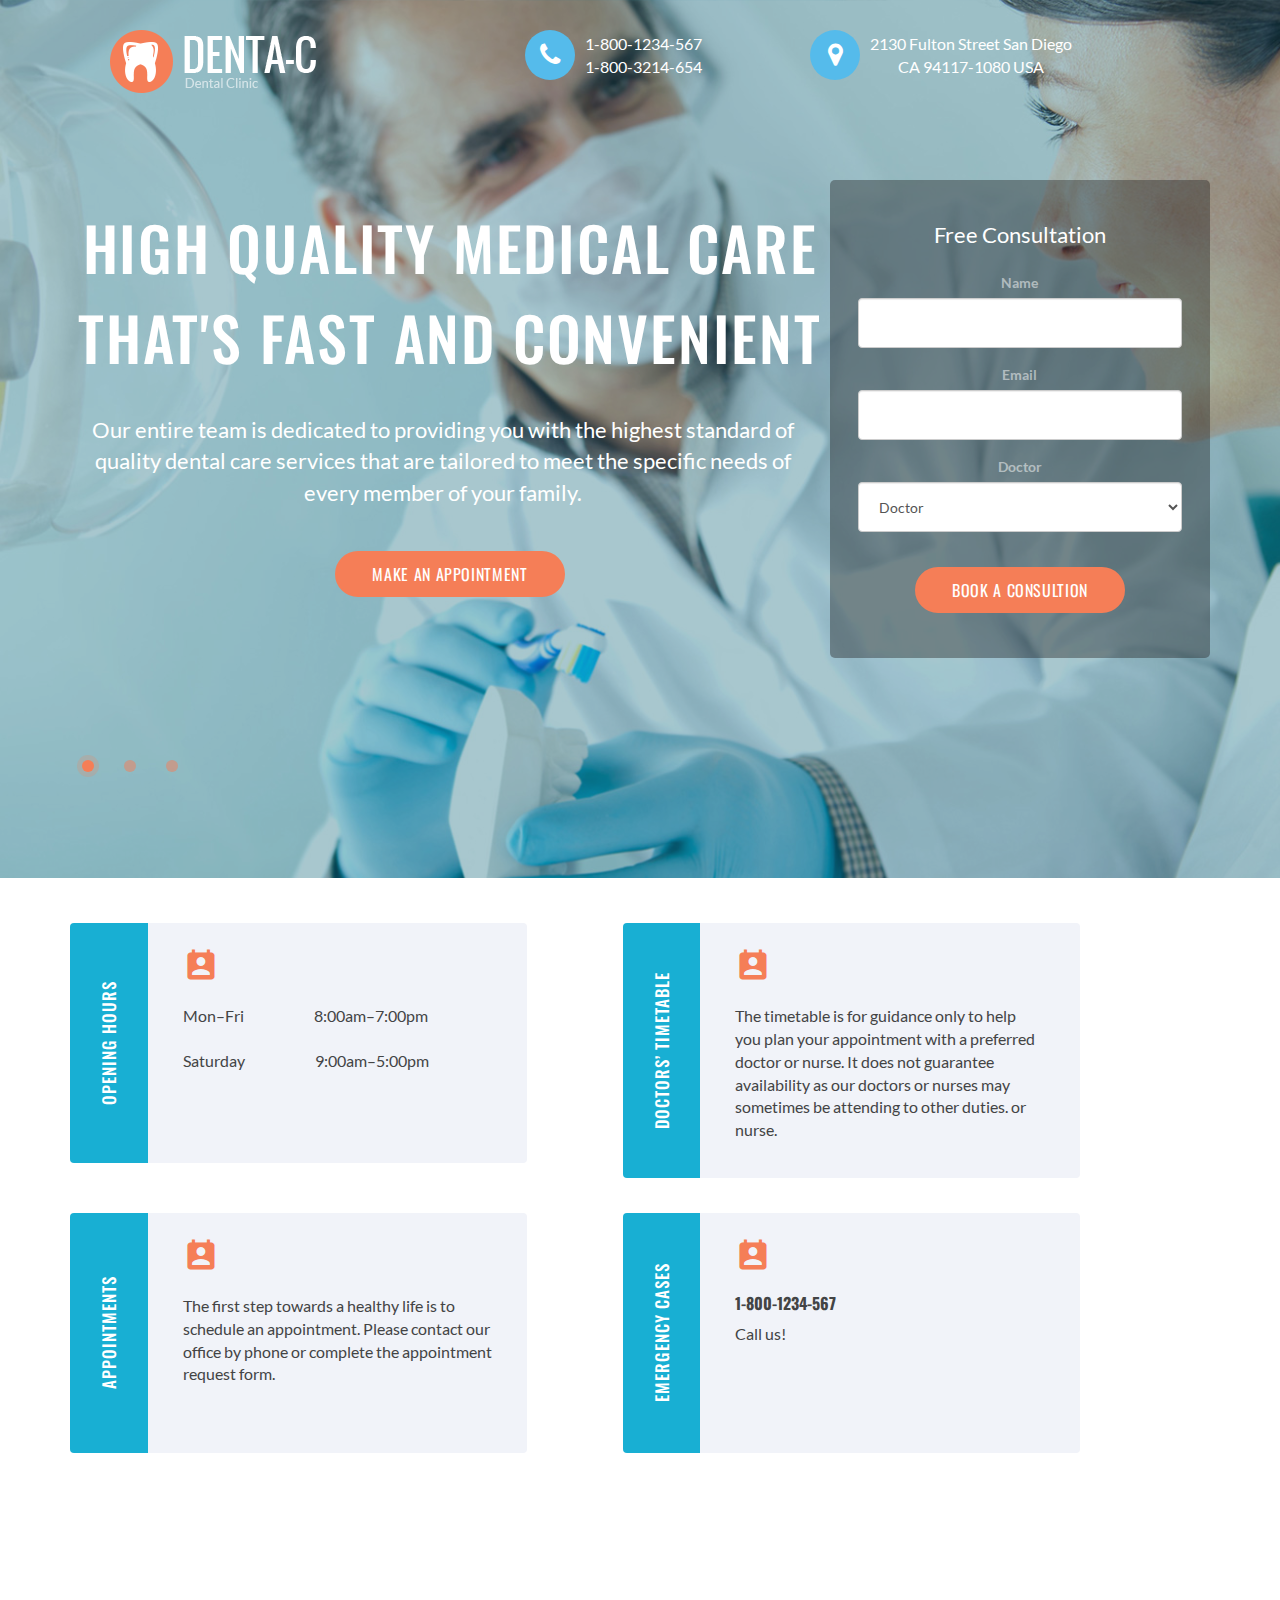
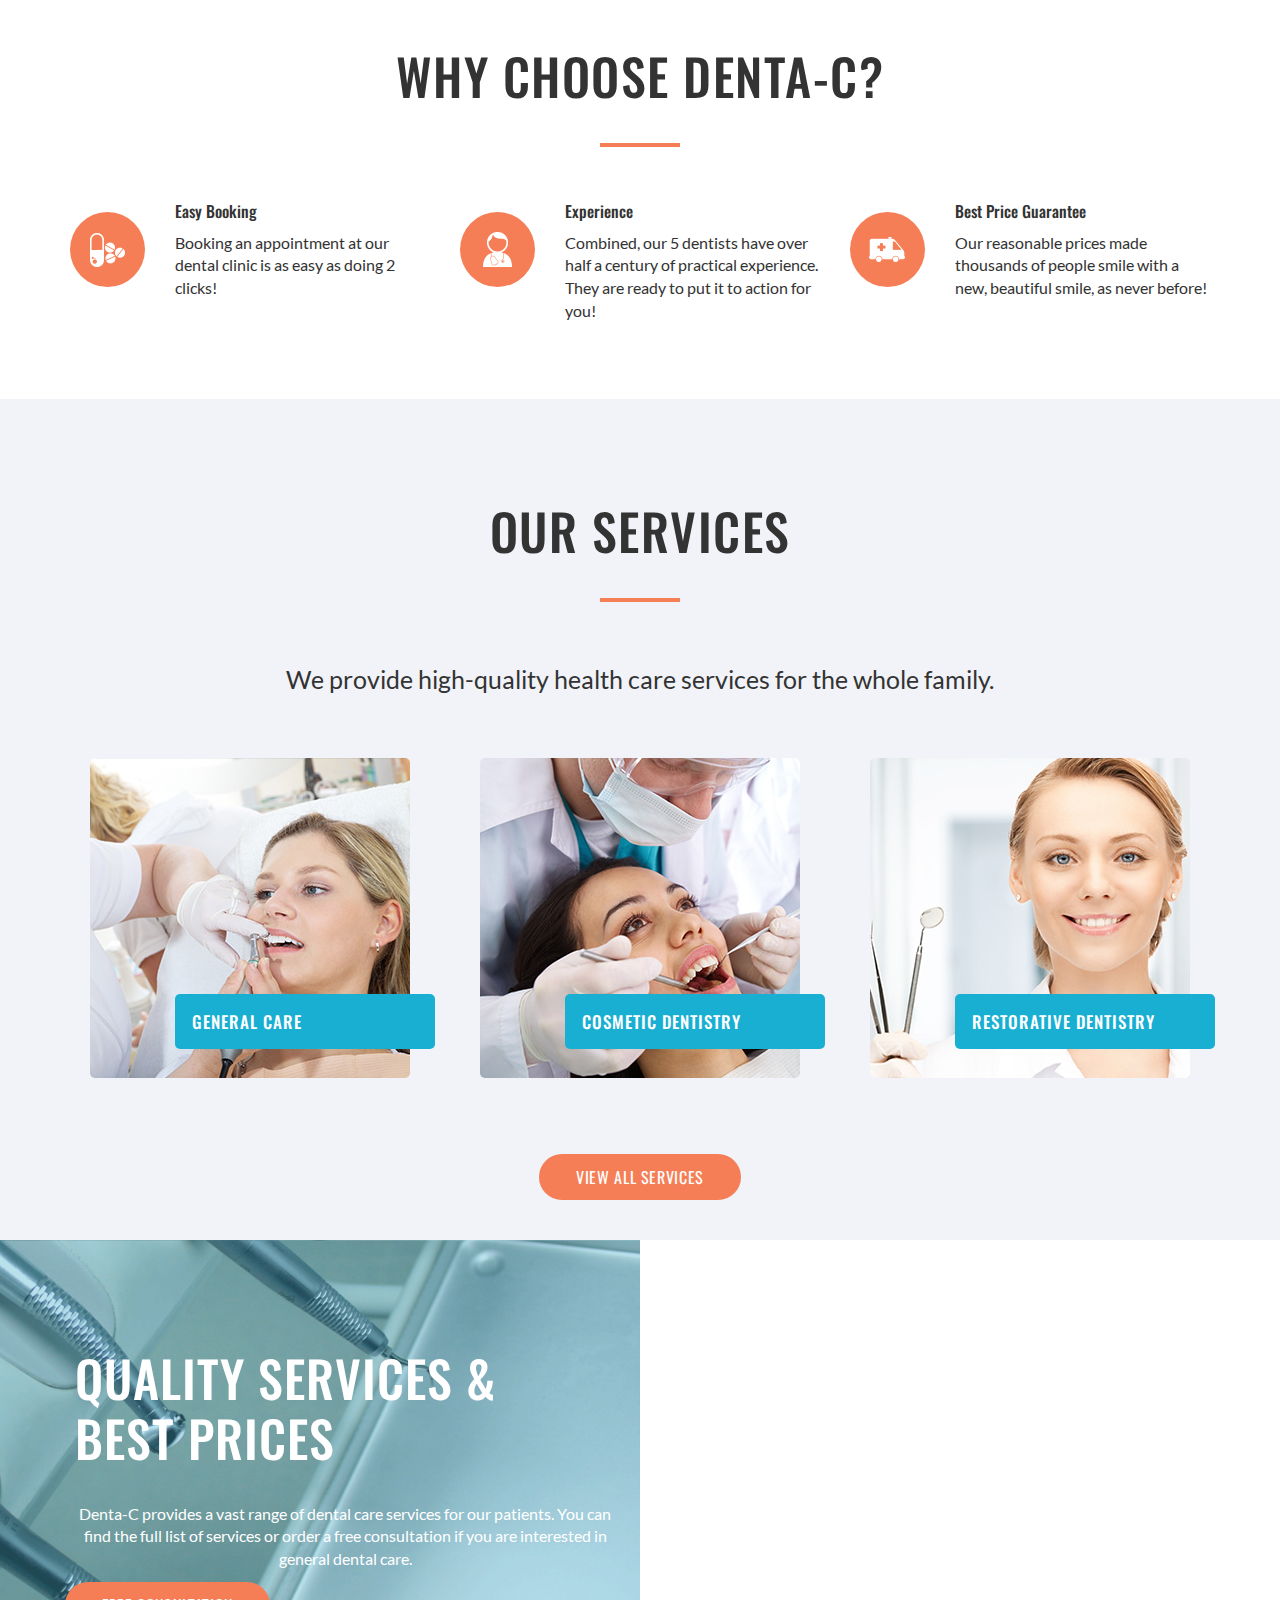
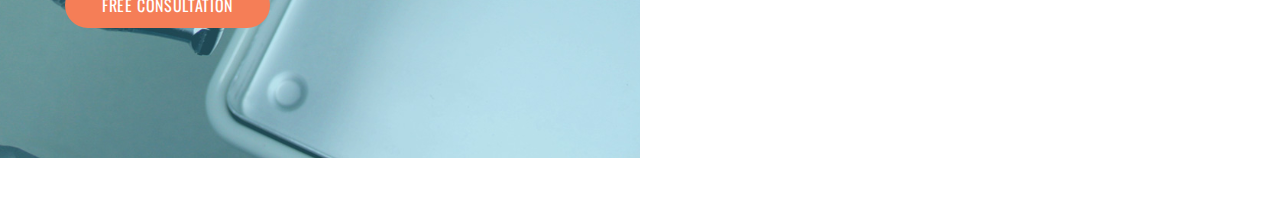
==== index.html @ b77c4079 "first commit" ====
<!DOCTYPE html>
<html lang="en">

<head>
    <meta charset="UTF-8">
    <meta name="viewport" content="width=device-width, initial-scale=1.0">
    <meta http-equiv="X-UA-Compatible" content="ie=edge">
    <title>Dental Center</title>
    <link href="https://fonts.googleapis.com/icon?family=Material+Icons" rel="stylesheet">


    <link href="https://fonts.googleapis.com/css?family=Oswald" rel="stylesheet">
    <link rel="icon" type="image/x-icon" href="images/siteicon.ico">
    <link rel="stylesheet" href="https://maxcdn.bootstrapcdn.com/font-awesome/4.7.0/css/font-awesome.min.css">
    <link rel="stylesheet" href="css/stylesheet.css">
    <link rel="stylesheet" href="css/bootstrap.css">
    <link rel="stylesheet" href="css/main.css">
</head>

<body>
    <div class="page text-center">
        <div class="content">
            <div class="content_header header">

                <div class="header_adress ">
                    <div class="container">
                        <div class="logo col-md-3">
                            <div class="row">
                                <a href="#"><img src="images/header/logo.png" alt=""></a>
                            </div>
                        </div>
                        <div class="adress_adress1 clearfix col-md-3">
                            <div class="row visible-lg-block">
                                <div class="adress_icon">
                                    <span class="fa fa-phone ico"></span>
                                </div>
                                <div class="adress_body">
                                    <a href="tel:1-800-1234-567">1-800-1234-567</a><br>
                                    <a href="tel:1-800-3214-654">1-800-3214-654</a>
                                </div>
                            </div>
                        </div>
                        <div class="adress_adress2 clearfix col-md-3 visible-lg-block">
                            <div class="row">
                                <div class="adress_icon">
                                    <span class="fa fa-map-marker ico"></span>
                                </div>
                                <div class="adress_body">
                                    <a href="#">2130 Fulton Street San Diego<br>CA 94117-1080 USA</a>
                                </div>
                            </div>
                        </div>
                    </div>
                </div>
                <div class="header_content">
                    <div class="content_item">
                        <div class="container">
                            <div class="col-md-8 item">
                                <div class="row">
                                    <h3>HIGH QUALITY MEDICAL CARE THAT'S FAST AND CONVENIENT</h3>
                                    <p class="hidden-xs">Our entire team is dedicated to providing you with the highest standard of quality dental
                                        care services that are tailored to meet the specific needs of every member of your
                                        family.
                                    </p>
                                    <button class="btn btn-primary ellipsis">make an appointment</button>
                                </div>
                                
                            </div>
                            <div class="dots">
                                <span index="0" data-src="images/header/header_1.jpg" class="dot dot-active"></span>
                                <span index="1" data-src="images/header/header_2.jpg" class="dot"></span>
                                <span index="2" data-src="images/header/header_3.jpg" class="dot"></span>
                            </div>
                            <div class="content_form col-md-4">
                                <div class="row">
                                    <div class="form_wrapper">
                                        <h5 class="form-header">Free Consultation</h5>
                                        <form>
                                            <div class="form-group">
                                                <label class="form-label">Name</label>
                                                <input type="text" class="form-control">
                                            </div>
                                            <div class="form-group">
                                                <label class="form-label">Email</label>
                                                <input type="email" class="form-control">
                                            </div>
                                            <div class="form-group">
                                                <label class="form-label">Doctor</label>
                                                <select class="form-control">
                                                <option>Doctor</option>
                                                <option>Nurse</option>
                                            </select>
                                            </div>
                                            <button type="submit" class="btn btn-primary ellipsis">Book a Consultion</button>
                                        </form>
                                    </div>
                                </div>
                            </div>
                        </div>
                    </div>
                </div>
            </div>
        </div>




        <div class="page-content margin_top">
            <div class="container ">
                <div class="row">
                    <div class="col-md-5 col-md-6_margin">
                        <div class="sheldue-modern">
                            <div class="sheldue-modern-header bg-java">
                                <h6 class="text-white">opening hours</h6>
                            </div>
                            <div class="sheldue-modern-body text-left">
                                <i class="material-icons">perm_contact_calendar</i>
                                <div class="clearfix">
                                    <dl class="text-gray-darker text_of">
                                        <dt class="text-regular pull-xs-left">Mon–Fri</dt>
                                        <dd class="pull-xs-right">8:00am–7:00pm</dd>
                                    </dl>
                                </div>
                                <div class="clearfix ">
                                    <dl class="text-gray-darker">
                                        <dt class="text-regular pull-xs-left">Saturday</dt>
                                        <dd class="pull-xs-right">9:00am–5:00pm</dd>
                                    </dl>
                                </div>
                            </div>
                        </div>
                    </div>


                    <div class="col-md-5 col-md-6_margin">
                        <div class="sheldue-modern">
                            <div class="sheldue-modern-header bg-java">
                                <h6 class="text-white">doctors’ timetable</h6>
                            </div>
                            <div class="sheldue-modern-body text-left">
                                <i class="material-icons">perm_contact_calendar</i>
                                <div class="text_of">
                                    <p class="text-gray-darker">The timetable is for guidance only to help you plan your appointment with a preferred
                                        doctor or nurse. It does not guarantee availability as our doctors or nurses may
                                        sometimes be attending to other duties. or nurse.</p>
                                </div>
                            </div>
                        </div>
                    </div>



                    <div class="col-md-5  col-md-6_margin">
                        <div class="sheldue-modern">
                            <div class="sheldue-modern-header bg-java">
                                <h6 class="text-white">appointments</h6>
                            </div>
                            <div class="sheldue-modern-body text-left">
                                <i class="material-icons">perm_contact_calendar</i>
                                <div class="text_of">
                                    <p class="text-gray-darker">The first step towards a healthy life is to schedule an appointment. Please contact our
                                        office by phone or complete the appointment request form.</p>
                                </div>
                            </div>
                        </div>
                    </div>


                    <div class="col-md-5 col-md-6_margin">
                        <div class="sheldue-modern">
                            <div class="sheldue-modern-header bg-java">
                                <h6 class="text-white">emergency cases</h6>
                            </div>
                            <div class="sheldue-modern-body text-left">
                                <i class="material-icons">perm_contact_calendar</i>
                                <div class="text_of">
                                    <h5 class="p text-bold">
                                        <a href="callto:#" class="text-gray-darker">1-800-1234-567</a></h5>
                                </div>
                                <div class="offset-top-10">
                                    <p class="text-gray-darker">Call us!</p>
                                </div>
                            </div>
                        </div>
                    </div>

                </div>
            </div>
        </div>


        <div class="why_choose">
            <div class="container">
                <div class="interview offset-top-110">
                    <h3>Why Choose DentA-C?</h3>
                    <hr class="divider">
                    <div class="row pad_50">
                        <div class="col-sm-8 col-md-4 coll_padding">
                            <div class="unit unit-horizontal text-left">
                                <div class="unit-left">
                                    <span class="icon icon-circle icon-primary-filled icon-pills-xl icon-border-none">
                                    </span></div>
                                <div class="unit-body">
                                    <h5 class="text-bold">Easy Booking</h5>
                                    <p>Booking an appointment at our dental clinic is as easy as doing 2 clicks!</p>
                                </div>
                            </div>
                        </div>
                        <div class="col-sm-8 col-md-4 coll_padding">

                            <div class="unit unit-horizontal text-left">
                                <div class="unit-left"><span class="icon icon-circle icon-primary-filled icon-doctor-xl icon-border-none"></span></div>
                                <div class="unit-body">
                                    <h5 class="text-bold">Experience</h5>
                                    <p>Combined, our 5 dentists have over half a century of practical experience. They are ready
                                        to put it to action for you!</p>
                                </div>
                            </div>
                        </div>
                        <div class="col-sm-8 col-md-4 coll_padding">

                            <div class="unit unit-horizontal text-left">
                                <div class="unit-left"><span class="icon icon-circle icon-primary-filled icon-medical-car-xl icon-border-none"></span></div>
                                <div class="unit-body">
                                    <h5 class="text-bold">Best Price Guarantee</h5>
                                    <p>Our reasonable prices made thousands of people smile with a new, beautiful smile, as
                                        never before!
                                    </p>
                                </div>
                            </div>
                        </div>
                    </div>
                </div>
            </div>
        </div>

        <div class="our_services">
            <div class="shell">
                <div class="container">
                    <div class="row">
                        <div class="h3 h3_class">
                            <h3>Our Services</h3>
                        </div>
                        <hr class="divider divider-lg bg-primary">
                        <div class="offset-top-60">
                            <p class="text">We provide high-quality health care services for the whole family.</p>
                        </div>
                        <div class="range offset-top-60 clearfix">
                            <div class="col-sm-6 col-md-4">
                                <div class="service"><img src="images/1.jpg" width="320" height="320" alt="" class="img-responsive">
                                    <a href="services.html" class="service-desc h6">General Care</a>
                                </div>
                            </div>
                            <div class="col-sm-6 col-md-4 offset-top-50 offset-sm-top-0">
                                <div class="service"><img src="images/2.jpg" width="320" height="320" alt="" class="img-responsive">
                                    <a href="services.html" class="service-desc h6">Cosmetic Dentistry</a>
                                </div>
                            </div>
                            <div class="col-sm-6 col-md-4 offset-top-50 offset-md-top-0">
                                <div class="service"><img src="images/3.jpg" width="320" height="320" alt="" class="img-responsive">
                                    <a href="services.html" class="service-desc h6">Restorative Dentistry</a>
                                </div>
                            </div>
                        </div>
                        <div class="offset-top-70"><a href="services.html" class="btn btn-ellipse btn-primary">View all services</a>
                        </div>
                    </div>
                </div>
            </div>
        </div>

        <div class="shell">
            <div class="range range-xs-center">
                <div class="row">
                    <div class="img_back col-md-6">
                        <div class="margin-right_50">
                            <h2 class="section_h2">Quality Services &amp; Best Prices</h2>
                            <p class="p_class">Denta-C provides a vast range of dental care services for our patients. You can find the full
                                list of services or order a free consultation if you are interested in general dental care.</p><a
                                href="#" class="btn btn-ellipse btn-primary btn-pri">free consultation</a>
                        </div>
                    </div>

                </div>
            </div>
        </div>



    </div>


    <script src="js/jquery-3.2.1.min.js"></script>
    <!--<script src="js/bootstrap.js"></script>-->
    <script src="js/script.js"></script>
</body>

</html>
---- css/stylesheet.css ----
/* This stylesheet generated by Transfonter (https://transfonter.org) on April 4, 2017 7:29 PM */

@font-face {
	font-family: 'Lato';
	src: url('../fonts/Lato-Regular.eot');
	src: url('../fonts/Lato-Regular.eot?#iefix') format('embedded-opentype'),
		url('../fonts/Lato-Regular.woff') format('woff'),
		url('../fonts/Lato-Regular.ttf') format('truetype');
	font-weight: normal;
	font-style: normal;
}

@font-face {
	font-family: 'Lato Hairline';
	src: url('../fonts/Lato-Hairline.eot');
	src: url('../fonts/Lato-Hairline.eot?#iefix') format('embedded-opentype'),
		url('../fonts/Lato-Hairline.woff') format('woff'),
		url('../fonts/Lato-Hairline.ttf') format('truetype');
	font-weight: 300;
	font-style: normal;
}

@font-face {
	font-family: 'Lato';
	src: url('../fonts/Lato-BoldItalic.eot');
	src: url('../fonts/Lato-BoldItalic.eot?#iefix') format('embedded-opentype'),
		url('../fonts/Lato-BoldItalic.woff') format('woff'),
		url('../fonts/Lato-BoldItalic.ttf') format('truetype');
	font-weight: bold;
	font-style: italic;
}

@font-face {
	font-family: 'Lato Hairline';
	src: url('../fonts/Lato-HairlineItalic.eot');
	src: url('../fonts/Lato-HairlineItalic.eot?#iefix') format('embedded-opentype'),
		url('../fonts/Lato-HairlineItalic.woff') format('woff'),
		url('../fonts/Lato-HairlineItalic.ttf') format('truetype');
	font-weight: 300;
	font-style: italic;
}

@font-face {
	font-family: 'Lato';
	src: url('../fonts/Lato-Light.eot');
	src: url('../fonts/Lato-Light.eot?#iefix') format('embedded-opentype'),
		url('../fonts/Lato-Light.woff') format('woff'),
		url('../fonts/Lato-Light.ttf') format('truetype');
	font-weight: 300;
	font-style: normal;
}

@font-face {
	font-family: 'Lato';
	src: url('../fonts/Lato-Bold.eot');
	src: url('../fonts/Lato-Bold.eot?#iefix') format('embedded-opentype'),
		url('../fonts/Lato-Bold.woff') format('woff'),
		url('../fonts/Lato-Bold.ttf') format('truetype');
	font-weight: bold;
	font-style: normal;
}

@font-face {
	font-family: 'Lato';
	src: url('../fonts/Lato-Italic.eot');
	src: url('../fonts/Lato-Italic.eot?#iefix') format('embedded-opentype'),
		url('../fonts/Lato-Italic.woff') format('woff'),
		url('../fonts/Lato-Italic.ttf') format('truetype');
	font-weight: normal;
	font-style: italic;
}

@font-face {
	font-family: 'Lato';
	src: url('../fonts/Lato-LightItalic.eot');
	src: url('../fonts/Lato-LightItalic.eot?#iefix') format('embedded-opentype'),
		url('../fonts/Lato-LightItalic.woff') format('woff'),
		url('../fonts/Lato-LightItalic.ttf') format('truetype');
	font-weight: 300;
	font-style: italic;
}

@font-face {
	font-family: 'Lato';
	src: url('../fonts/Lato-BlackItalic.eot');
	src: url('../fonts/Lato-BlackItalic.eot?#iefix') format('embedded-opentype'),
		url('../fonts/Lato-BlackItalic.woff') format('woff'),
		url('../fonts/Lato-BlackItalic.ttf') format('truetype');
	font-weight: 900;
	font-style: italic;
}

@font-face {
	font-family: 'Lato';
	src: url('../fonts/Lato-Black.eot');
	src: url('../fonts/Lato-Black.eot?#iefix') format('embedded-opentype'),
		url('../fonts/Lato-Black.woff') format('woff'),
		url('../fonts/Lato-Black.ttf') format('truetype');
	font-weight: 900;
	font-style: normal;
}
---- css/main.css ----
img {
    vertical-align: middle;
}

.ico-large {
  border-radius: 50%;
  text-align: center;
  color: white; 
  }

 .ico{
border-radius: 50%;
text-align: center;
color: white;  
 }

.btn:focus {
outline: none;
box-shadow: none; 
  }

.btn:active:focus{
outline: none;
box-shadow: none; 
   }

.btn-primary {
background-color: #f57e57;
border-color: #f57e57;
-webkit-transition: all .1s;
          transition: all .1s;
  text-transform: uppercase;
  font-family: "Oswald";
   }

.btn-primary:hover {
  background-color: #55bbeb;
  border-color: #55bbeb; 
  }

  .ellipsis {
  border-radius: 23px; 
  }
.ico {
  width: 50px;
  height: 50px;
  font-size: 26px;
  line-height: 50px;
  background: #55bbeb; 
  }

  .divider {
  width: 80px;
  height: 4px;
  margin: 30px auto 30px;
  background-color: #f57e57;
  border: 0; 
  }

.ico-large {
  width: 75px;
  height: 75px;
  font-size: 32px;
  line-height: 75px;
  background: #f57e57; 
  }

.dot {
  margin-left: 27px;
  display: inline-block;
  width: 12px;
  height: 12px;
  line-height: 12px;
  border-radius: 50%;
  background: rgba(245, 126, 87, 0.5);
  position: relative;
  -webkit-transition: .2s ease-in-out;
          transition: .2s ease-in-out; 
}

.dot:before {
  content: '';
  position: absolute;
  display: inline-block;
  top: -5px;
  left: -5px;
  width: 22px;
  height: 22px;
  background: rgba(245, 126, 87, 0.22);
  -webkit-transition: .2s ease-in-out;
          transition: .2s ease-in-out;
  -webkit-transform: scale(0);
  -ms-transform: scale(0);
      transform: scale(0);
  border-radius: 50%;
  cursor: pointer; 
  }

  .dot:hover:before {
  -webkit-transform: scale(1);
      -ms-transform: scale(1);
          transform: scale(1); }

.dot:hover {
  background: #f57e57; }

.dot-active {
  background: #f57e57; }

.dot-active:before {
  -webkit-transform: scale(1);
      -ms-transform: scale(1);
          transform: scale(1); 
          }

.header {
  position: relative; 
  }

.content_header {
  position: relative;
  background-image: url("../images/header/headerbg.jpg");
  background-size: cover;
  background-position: center center; 
  }

.content_header:before {
  content: '';
  position: absolute;
  top: 0;
  left: 0;
  right: 0;
  bottom: 0;
  background-color: rgba(14, 99, 119, 0.36); 
  }

.header_adress {
  position: absolute;
  top: 30px;
  left: 0;
  right: 0;
  z-index: 4; 
  }

.logo {
  display: inline-block; 
  }


.adress_adress2 {
display: inline-block; 
}

.adress_adress1{
 display: inline-block; 
 }

.adress_adress1 {
  margin-left: 170px; 
  }

.adress_adress2 {
  margin-right: 115px; 
  }


.adress_body {
  float: left; 
  }

.adress_icon{
 float: left; 
  }

.adress_body {
  padding-top: 3px;
  padding-left: 10px; 
  }

.header_content {
  padding: 180px 0;
  position: relative;
  z-index: 3; 
  }
  .shell{
    margin-right: auto;
    margin-left: auto;
    padding: 0;
}

.header_content .container {
 position: relative; 
 }
.item h3 {
  font-size: 60px;
  color: #fff;
  }

.item p {
  font-size: 22px;
  color: #fff;
  margin-top: 32px;
  padding-right: 15px;
  }

.item .btn {
  margin-top: 32px;
  }
  .dots {
  position: absolute;
  bottom: -80px;
  left: 0px;
  }



.content_form .form_wrapper {
  padding: 32px 28px 45px;
  background: rgba(33, 33, 33, 0.4);
  border-radius: 5px;
  }

  .content_form form {
  margin-top: 24px;
  }

.content_form h5 {
  font-family: "Lato";
  font-size: 22px;
  color: white;
  }

.content_form .btn {
  margin-top: 20px;
  }

.content_form .form-control {
  padding: 9px 16px;
  font-size: 14px;
  line-height: 24px;
  height: 50px;
  }


.content_form .form-control:active {
  box-shadow: none;
  border-color: #ccc;
  }
  .content_form .form-control:focus{
box-shadow: none;
  border-color: #ccc;
  }



.content_form .form-label {
  font-size: 14px;
  color: rgba(255, 255, 255, 0.5);
  }

.sheldue-modern {
    display: flex;
}

.sheldue-modern-header {
    display: -ms-flexbox;
    display: -webkit-flex;
    display: flex;
    -webkit-justify-content: center;
    -ms-flex-pack: center;
    justify-content: center;
    -webkit-flex-direction: column;
    -ms-flex-direction: column;
    flex-direction: column;
    -webkit-flex-basis: 17%;
    -ms-flex-preferred-size: 17%;
    flex-basis: 17%;
    max-width: 17%;
    -webkit-align-items: center;
    -ms-flex-align: center;
    align-items: center;
    padding: 10px 0;
    border-top-left-radius: 4px;
    border-bottom-left-radius: 4px;
}
.bg-java {
    background: #18afd3;
    fill: #18afd3;
}
.sheldue-modern-body {
    flex-basis: 83%;
    max-width: 83%;
    padding: 25px 20px;
    min-height: 240px;
    border-top-right-radius: 4px;
    border-bottom-right-radius: 4px;
    background: #F1F3F9;
}
[class*="cell-"] {
    padding-left: 15px;
    padding-right: 15px;
}
* {
    -webkit-box-sizing: border-box;
    -moz-box-sizing: border-box;
    box-sizing: border-box;
}
.sheldue-modern .sheldue-modern-body {
    padding-left: 35px;
    padding-right: 35px;
}

dt.text-regular{
    float: left;
        padding-right: 70px;
}
.page .text-regular {
    font-weight: 400;
}

.margin_top{
    margin-top: 45px;
}
.material-icons{
        color: #f57e57;
            font-size: 36px;
}
.page blockquote.quote .text-gray-darker, .page .text-gray-darker {
    color: #434445;
}
.text_of{
        margin-top: 15px;
}

.text_of a {
    color: #434445;
    text-decoration: none;
        font-weight: 700;
}

.icon:before {
    display: inline-block;
    position: relative;
}

.mdi-calendar-clock:before {
    content: "\f1e6";
}
.col-md-6_margin{
    margin-bottom: 35px;
        margin-right: 65px;
}
.sheldue-modern-header > * {
    -webkit-transform: rotate(-90deg);
    transform: rotate(-90deg);
    will-change: content;
    white-space: nowrap;
}
h6, .h6 {
    font-size: 17px;
    line-height: 1.5;
    letter-spacing: 0.06em;
    font-family: "Oswald", sans-serif;
    text-transform: uppercase;
}
.text-white {
    color: #fff;
}
.our_services{
    background-color: #F1F3F9;
}
.h3_class{
        padding-top: 50px;
}



.offset-top-110 {
    margin-top: 110px;
}
.offset-top-60{
     margin-top: 60px;
}
h3, .h3 {
    font-size: 50px;
    line-height: 1.5;
    letter-spacing: 0.03em;
    font-family: "Oswald", sans-serif;
    text-transform: uppercase;
    text-align: center;
}
.text-left {
    text-align: left;
}
.unit-horizontal {
    flex-direction: row;
}
.row{
        padding-bottom: 40px;
}
.unit {
    display: flex;
    flex: 0 1 100%;
}
.unit-left {
    -ms-flex: 0 0 auto;
    -webkit-flex: 0 0 auto;
    flex: 0 0 auto;
    padding-top: 0;
}
.icon {
    position: relative;
    display: inline-block;
    font-weight: 400;
    font-size: 54px;
    line-height: 56px;
    font-style: normal;
}
.icon-rect, .icon-circle, .icon-rounded, .icon-outlined {
    width: 75px;
    height: 75px;
    font-size: 32px;
    line-height: 75px;
    text-align: center;
}
.icon-primary-filled {
    color: #fff;
    background: #f57e57;
}
.icon-border-none {
    border: none;
    margin-top: 20px;
        border-radius: 100%;
}
.icon-pills-xl:before {
    background-image: url(../images/icon-pills-xl.png);
}
.icon-doctor-xl:before {
    background-image: url(../images/icon-doctor-xll.png);
}
.icon-medical-car-xl:before {
    background-image: url(../images/icon-medical-car-xl.png);
}

.icon-doctor-01:before, .icon-doctor-xl:before, .icon-emergency-01:before, .icon-medical-car-01:before, .icon-medical-car-xl:before, .icon-pills-xl:before, .icon-pills-01:before {
    content: '';
    display: inline-block;
    width: 100%;
    height: 100%;
    background-repeat: no-repeat;
    background-position: center;
}
.icon:before {
    display: inline-block;
    position: relative;
}

*:before, *:after {
    -webkit-box-sizing: border-box;
    -moz-box-sizing: border-box;
    box-sizing: border-box;
}
.unit-body{
    padding-left: 30px;
}
.coll_padding{
  padding: 15px;  
}
.pad_50{
        padding-bottom: 50px;   
}
.service {
    position: relative;
    display: inline-block;
}
.service .service-desc:hover {
    background: #f57e57;
    padding-left: 48px;
}
.service .service-desc:hover:before {
    opacity: 1;
    transform: translateX(0) scale(1);
}
.service img {
    border-radius: 5px;
}
.service .service-desc {
    display: block;
    background: #18afd3;
    max-width: 320px;
    padding: 15px 15px 14px 17px;
    color: #fff;
    overflow: hidden;
    transition: .2s ease-in-out;
    text-align: left;
    border-radius: 5px;
    position: absolute;
    width: 260px;
    bottom: 18px;
    right: -25px;
}

.service .service-desc:before {
    content: '\e058';
    font-family: "Material Design Icons";
    font-size: 24px;
    color: #fff;
    opacity: 0;
    transition: opacity .2s ease-in-out, transform .28s ease-in-out;
    -webkit-transform: translateX(-10px) scale(0);
    transform: translateX(-10px) scale(0);
    position: absolute;
    top: 10px;
    left: 14px;
}
.text{
    text-align: center;
    font-size: 25px;
}
.offset-top-70{   
     margin-top: 70px;
     text-align: center;
}
.btn-ellipse.btn {
    border-radius: 23px;
}
.btn {
    position: relative;
    padding: 7px 35px;
    font-size: 16px;
    line-height: 28px;
    white-space: nowrap;
    text-transform: uppercase;
    letter-spacing: 0.04em;
    border-width: 2px;
    font-family: "Oswald", sans-serif;
    font-weight: 400;
    transition: .3s;
    backface-visibility: hidden;
}
.section-relative {
    position: relative;
    z-index: 1;
}


.section_h2{
    padding: 25px;
    line-height: 1.2;
    font-size: 60px;
    letter-spacing: 0.02em;
    font-family: "Oswald", sans-serif;
    text-transform: uppercase; 
    text-align: left;
}
.section_h2{    
        padding-top: 85px;
    margin-left: 50px; 
    color: white;
    font-size: 50px;
}
.btn-pri{
    margin-bottom: 70px;
        float: left;
    margin-left: 65px;
}
.img_back.col-md-6{
    padding-bottom: 60px;
}
.p_class{
    color: white;
    padding-left: 25px;
    margin-left: 40px;
}
.img_back{
    background:  url(../images/4.jpg);
    height: 100%;
    background-size: cover;
    background-position: center center;
    
}
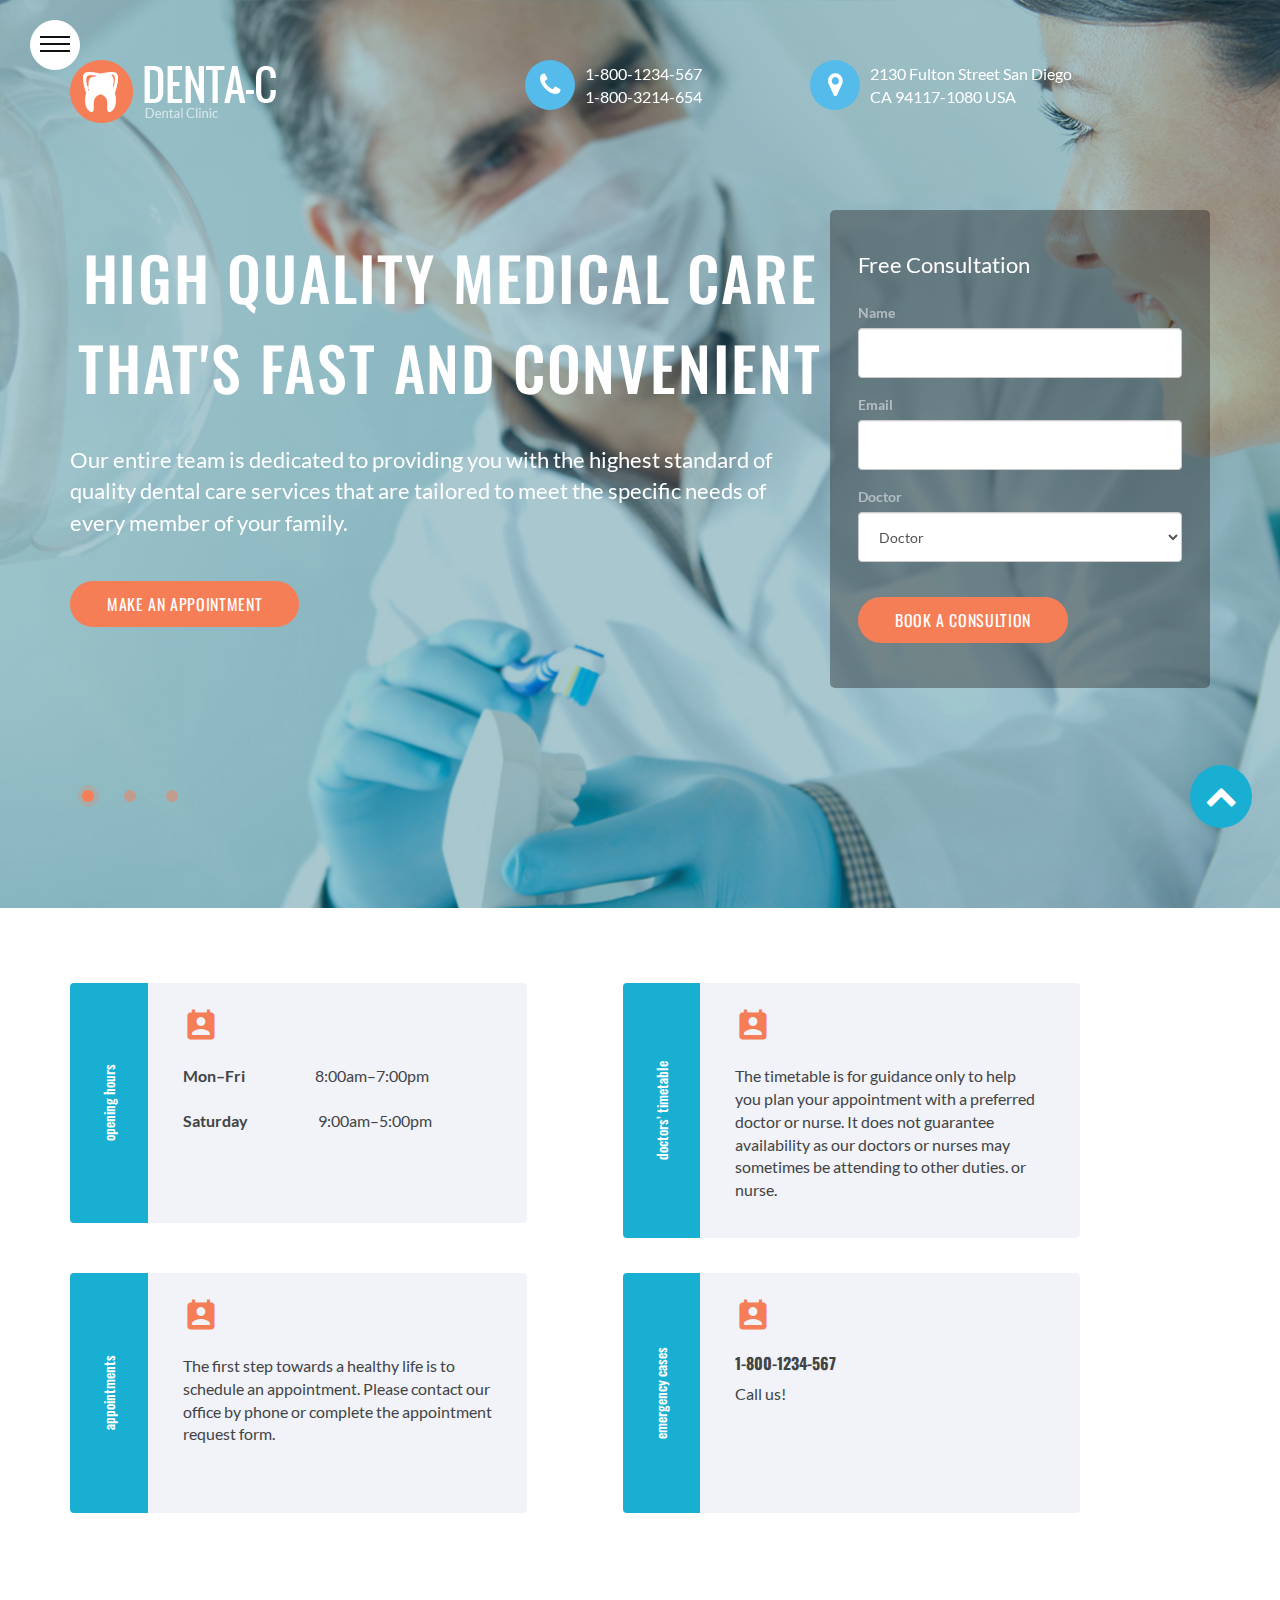
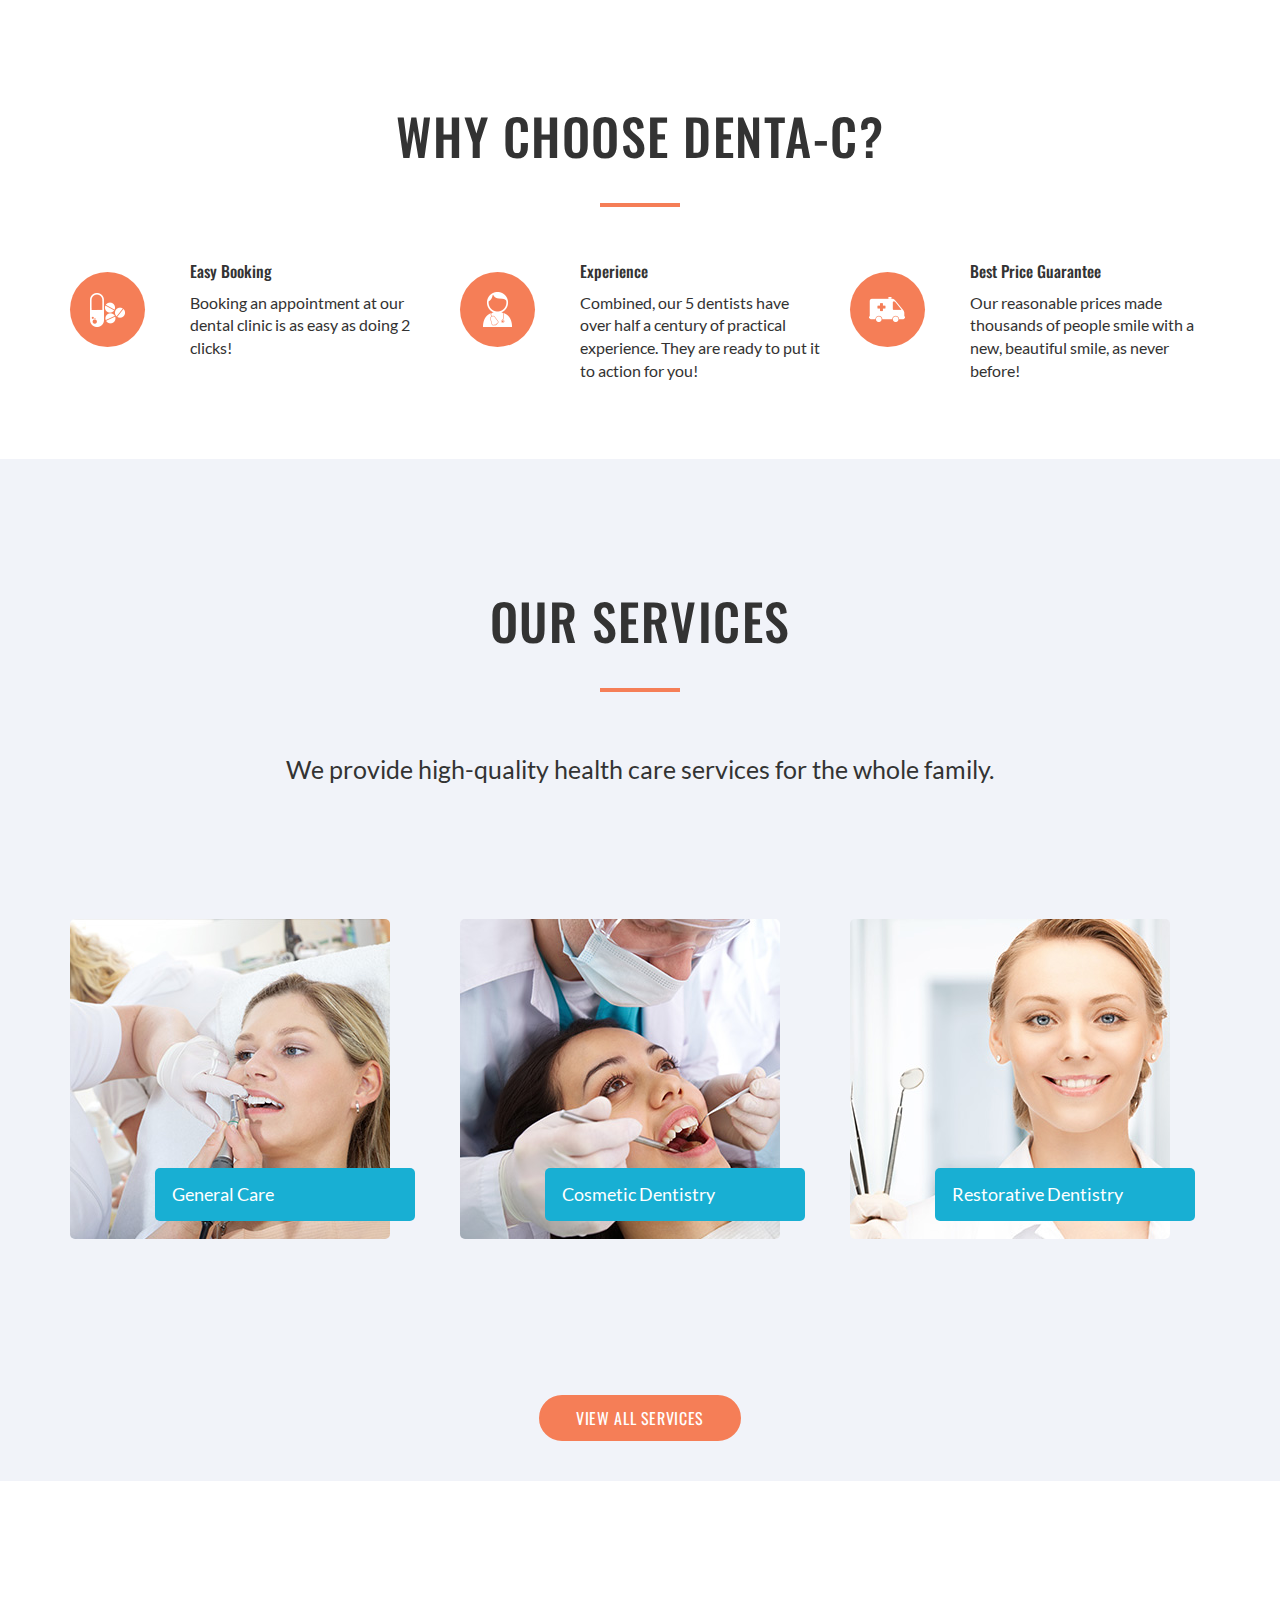
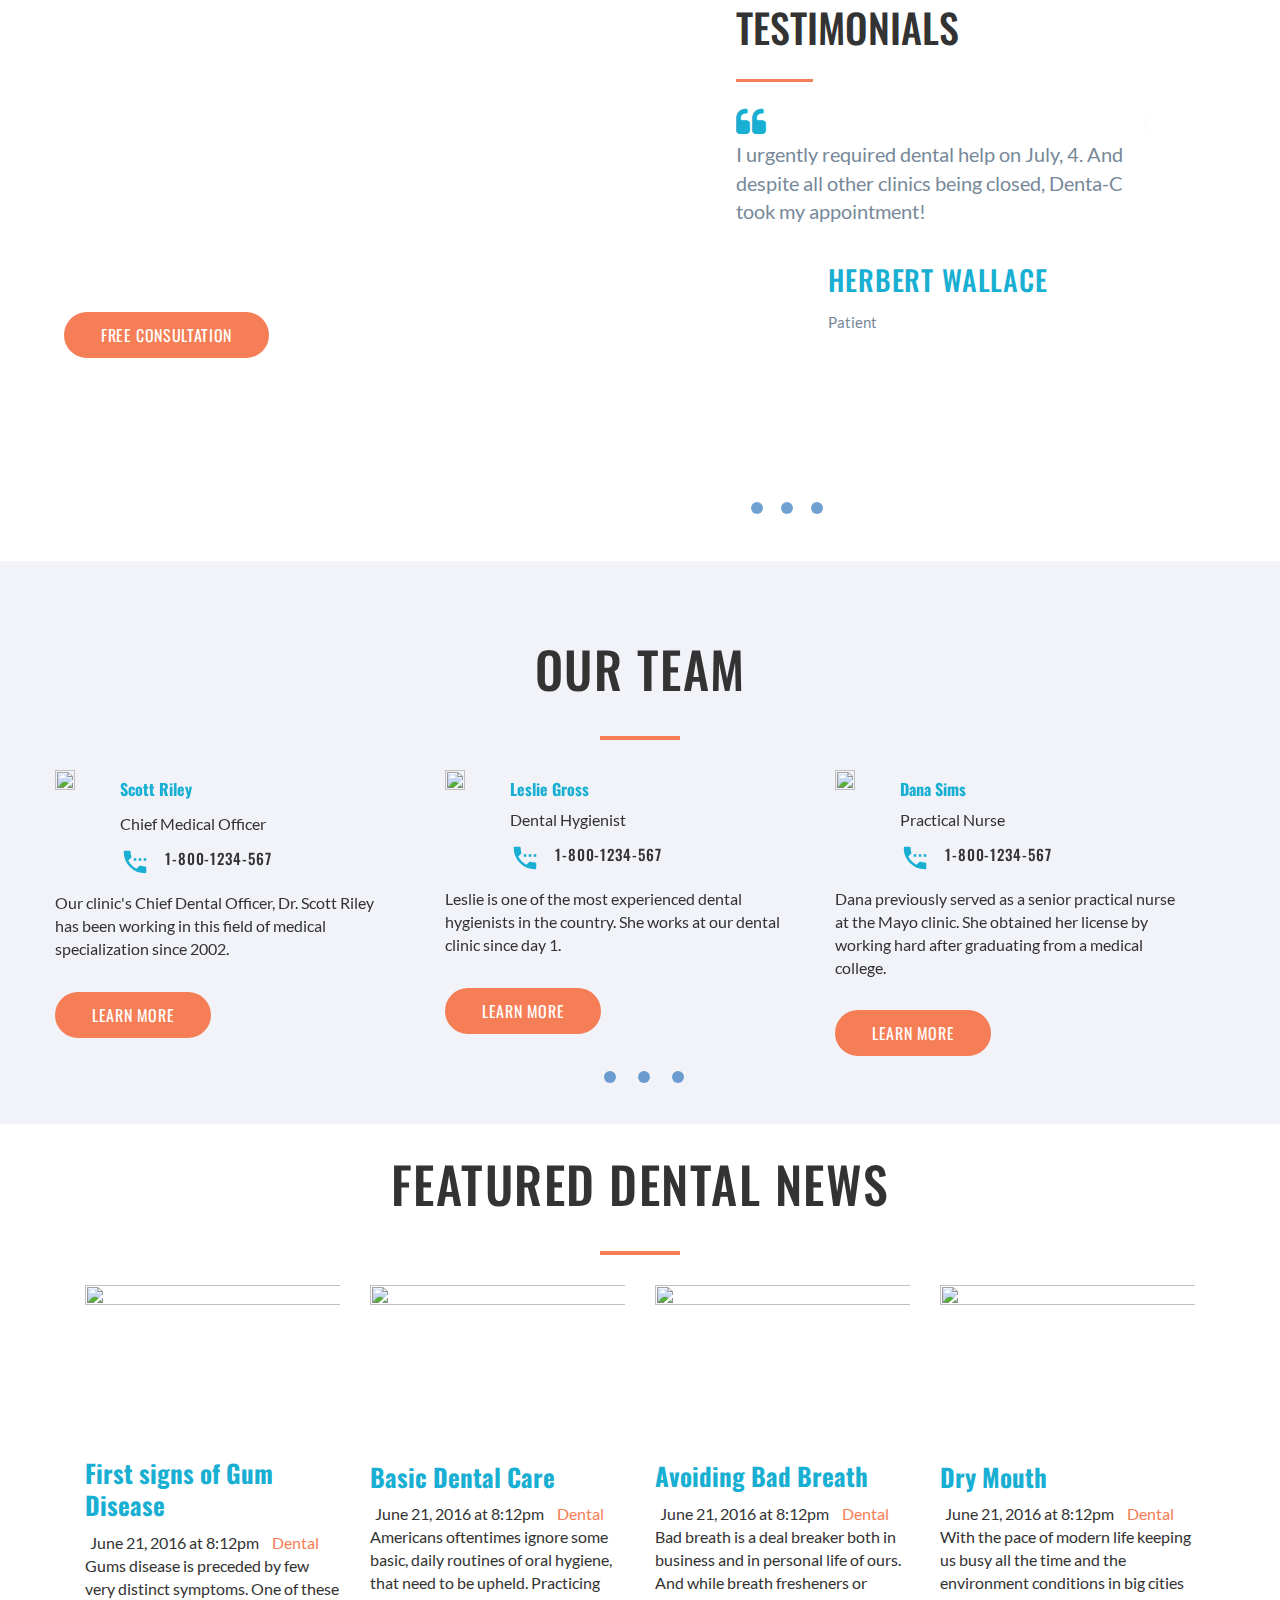
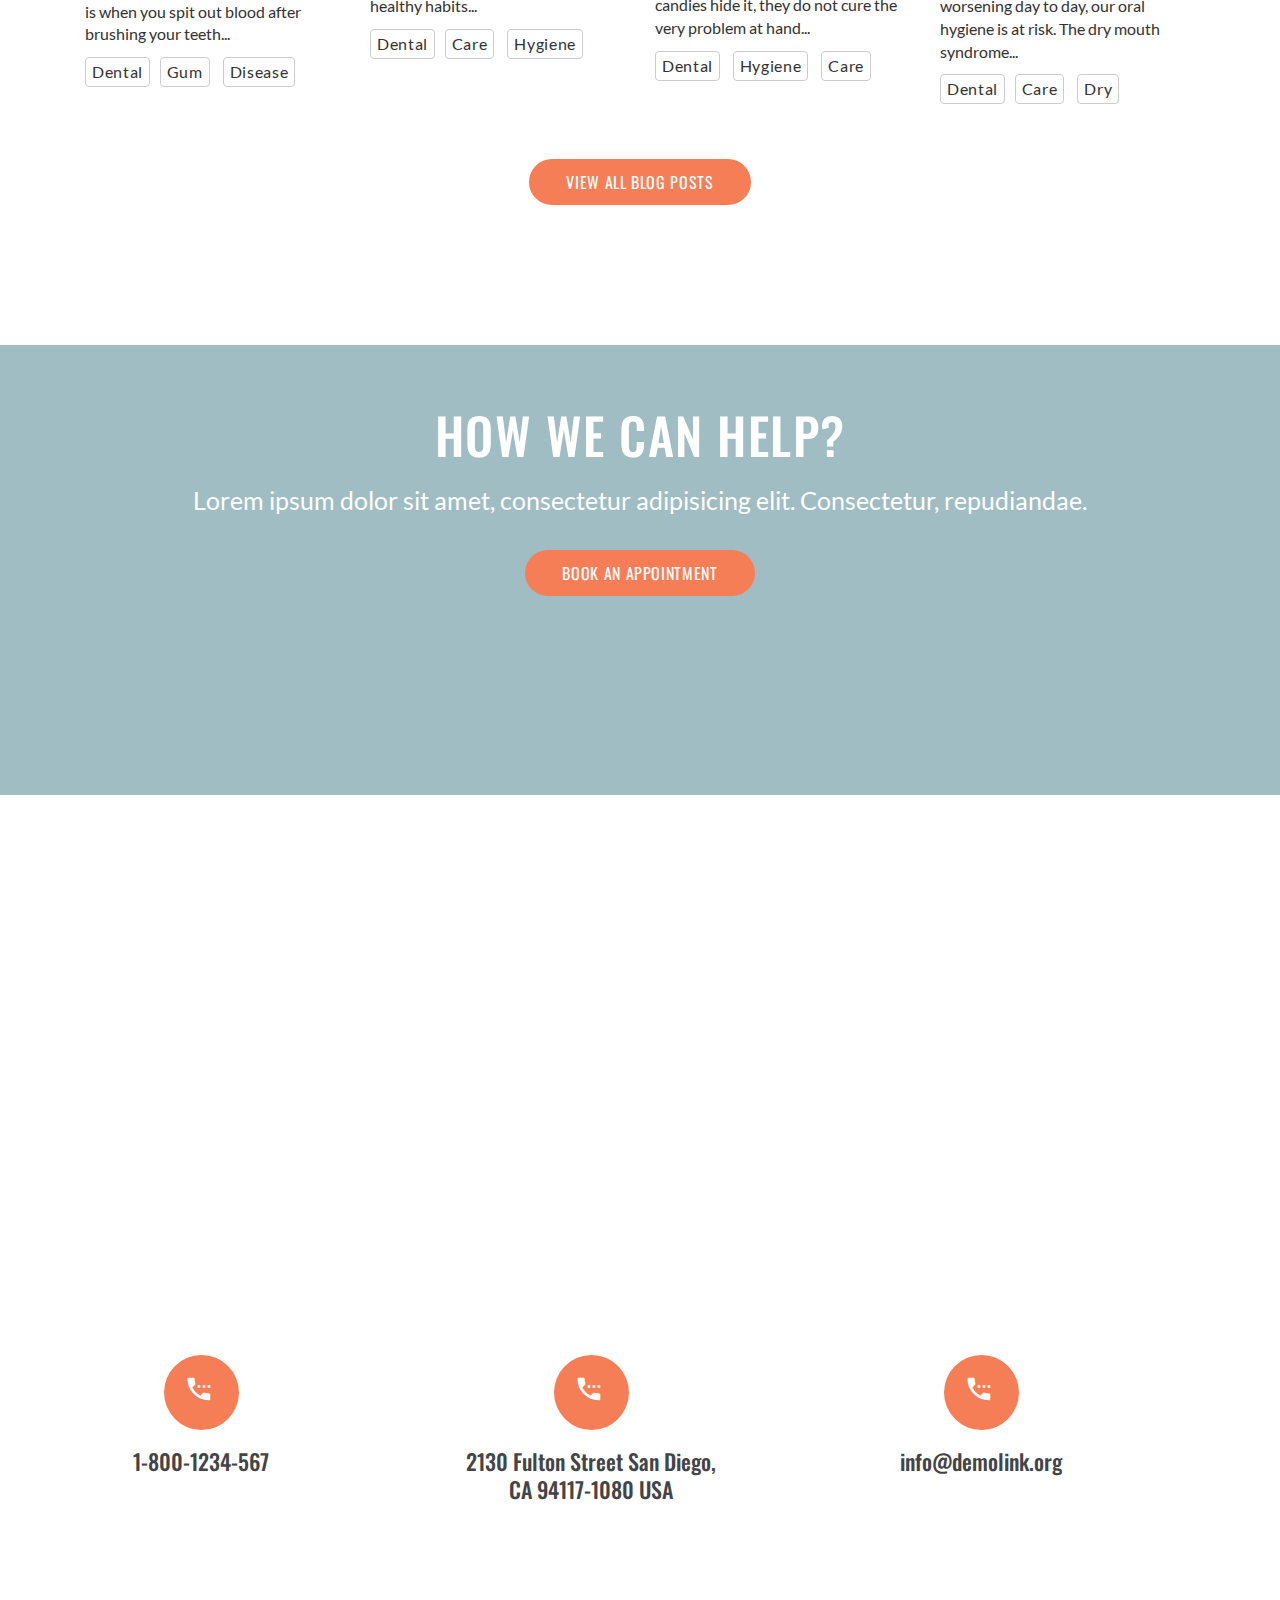
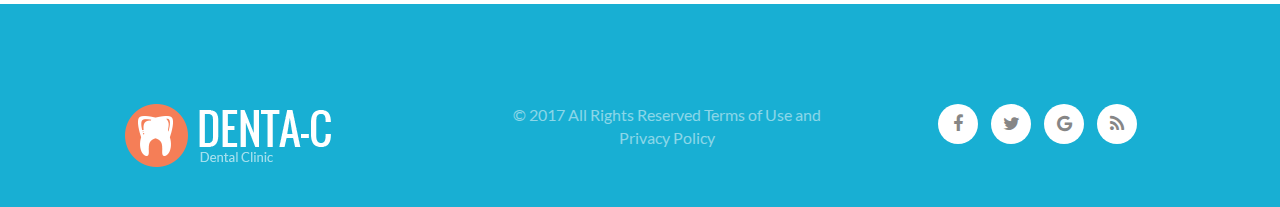
==== commit 247f7ecd: "FINAL" ====
--- a/index.html
+++ b/index.html
@@ -14,284 +14,856 @@
     <link rel="stylesheet" href="https://maxcdn.bootstrapcdn.com/font-awesome/4.7.0/css/font-awesome.min.css">
     <link rel="stylesheet" href="css/stylesheet.css">
     <link rel="stylesheet" href="css/bootstrap.css">
+    <link rel="stylesheet" href="css/owl.carousel.min.css">
+    <link rel="stylesheet" href="css/owl.theme.default.min.css">
     <link rel="stylesheet" href="css/main.css">
 </head>
 
 <body>
-    <div class="page text-center">
-        <div class="content">
-            <div class="content_header header">
-
-                <div class="header_adress ">
+
+    <a class="scroll">
+        <i class="fa fa-chevron-up fa-2x" aria-hidden="true"></i>
+    </a>
+
+
+    <!--<div class="menutab">
+        <i class="fa fa-bars fa-2x" aria-hidden="true"></i>
+    </div>-->
+    <div id="sidebar">
+
+        <ul>
+            <li> <img class="img-responsive" src="images/typology/logo.png"></li>
+            <li class="search"><input type="text" placeholder="Search"><i class="fa fa-search" aria-hidden="true"></i></li>
+            <li><a href=""><b>HOME</b></a></li>
+            <li><a href=""><b>ABOUT</b></a></li>
+            <li><a href=""><b>TEAM</b></a></li>
+            <li class="dropdown_pages"><b>PAGES<i class="fa fa-angle-down pull-right" aria-hidden="true"></i></t>
+            
+            <ul class="pages">
+                
+                <li><i class="fa fa-angle-right" aria-hidden="true"></i><a href="typography.html">Typography</a></li>
+                <li><i class="fa fa-angle-right" aria-hidden="true"></i><a href="form.html">Forms</a></li>
+                <li><i class="fa fa-angle-right" aria-hidden="true"></i><a href="">Buttons</a></li>
+                <li><i class="fa fa-angle-right" aria-hidden="true"></i><a href="buttons.html">Grid</a></li>
+                <li><i class="fa fa-angle-right" aria-hidden="true"></i><a href="">Tabs & Accordions</a></li>
+                <li><i class="fa fa-angle-right" aria-hidden="true"></i><a href="">Progress Bars</a></li>
+                <li><i class="fa fa-angle-right" aria-hidden="true"></i>Icons</li>
+                <li><i class="fa fa-angle-right" aria-hidden="true"></i>Tables</li>
+                <li><i class="fa fa-angle-right" aria-hidden="true"></i>Team Member Profile</li>
+                <li><i class="fa fa-angle-right" aria-hidden="true"></i>Careers</li>
+                <li><i class="fa fa-angle-right" aria-hidden="true"></i>FAQ Page</li>
+                <li><i class="fa fa-angle-right" aria-hidden="true"></i>Pricing</li>
+                <li><i class="fa fa-angle-right" aria-hidden="true"></i>Coming Soon</li>
+                <li><i class="fa fa-angle-right" aria-hidden="true"></i>Maintenance</li>
+                <li><i class="fa fa-angle-right" aria-hidden="true"></i>Under Construction</li>
+                <li><i class="fa fa-angle-right" aria-hidden="true"></i>Login/Register</li>
+                <li><i class="fa fa-angle-right" aria-hidden="true"></i>Clients</li>
+                <li><i class="fa fa-angle-right" aria-hidden="true"></i>Partners</li>
+                <li><i class="fa fa-angle-right" aria-hidden="true"></i>Term Of Use</li>
+                <li><i class="fa fa-angle-right" aria-hidden="true"></i>Search Resault</li>
+                <li><i class="fa fa-angle-right" aria-hidden="true"></i>404 Page</li>
+                <li><i class="fa fa-angle-right" aria-hidden="true"></i>503 Page</li>
+                <li><i class="fa fa-angle-right" aria-hidden="true"></i>Make An Appointment</li>                
+            </ul>
+            </b>
+            </li>
+            <li><a href=""><b>SERVICES</b></a></li>
+            <li><a href=""><b>DEPARTMENTS</b></a></li>
+            <li><a href=""><b>TIMETABLE</b></a></li>
+            <li class="dropdown_galery"><b>GALERY<i class="fa fa-angle-down  pull-right" aria-hidden="true"></i>
+            
+            <ul class="galery">
+                <li><i class="fa fa-angle-right" aria-hidden="true"></i>Grid Galery</li>
+                <li><i class="fa fa-angle-right" aria-hidden="true"></i>Galery Wihtout</li>
+                <li><i class="fa fa-angle-right" aria-hidden="true"></i>Masonry Galery</li>
+                <li><i class="fa fa-angle-right" aria-hidden="true"></i>Cobbles Galery</li>                
+            </ul>
+            </b>
+                <li class="dropdown_blog"><b>BLOG<i class="fa fa-angle-down  pull-right" aria-hidden="true"></i>
+            
+            <ul class="blog">
+                <li><i class="fa fa-angle-right" aria-hidden="true"></i>Masonry Blog</li>
+                <li><i class="fa fa-angle-right" aria-hidden="true"></i>Modern Blog</li>
+                <li><i class="fa fa-angle-right" aria-hidden="true"></i>Classic Blog</li>
+                <li><i class="fa fa-angle-right" aria-hidden="true"></i>Grid Blog</li>
+                 <li><i class="fa fa-angle-right" aria-hidden="true"></i>Single Post</li>                
+            </ul>
+            </b>
+                    <li><a href=""><b>CONTACTS</b></a></li>
+        </ul>
+
+        <div id="sidebar-btn">
+            <span style="margin-top: 15px;"></span>
+            <span></span>
+            <span></span>
+        </div>
+    </div>
+
+    <div class="content">
+        <div class="content_header header">
+
+            <div class="header_adress ">
+                <div class="container">
+                    <div class="logo col-md-3 ">
+                        <div class="row">
+                            <a href="#"><img src="images/header/logo.png" alt=""></a>
+                        </div>
+                    </div>
+                    <div class="adress_adress1 clearfix col-md-3 ">
+                        <div class="row visible-lg-block">
+                            <div class="adress_icon">
+                                <span class="fa fa-phone ico"></span>
+                            </div>
+                            <div class="adress_body">
+                                <a href="tel:1-800-1234-567">1-800-1234-567</a><br>
+                                <a href="tel:1-800-3214-654">1-800-3214-654</a>
+                            </div>
+                        </div>
+                    </div>
+                    <div class="adress_adress2 clearfix col-md-3 visible-lg-block">
+                        <div class="row">
+                            <div class="adress_icon">
+                                <span class="fa fa-map-marker ico"></span>
+                            </div>
+                            <div class="adress_body">
+                                <a href="#">2130 Fulton Street San Diego<br>CA 94117-1080 USA</a>
+                            </div>
+                        </div>
+                    </div>
+                </div>
+            </div>
+            <div class="header_content">
+                <div class="content_item">
                     <div class="container">
-                        <div class="logo col-md-3">
-                            <div class="row">
-                                <a href="#"><img src="images/header/logo.png" alt=""></a>
-                            </div>
-                        </div>
-                        <div class="adress_adress1 clearfix col-md-3">
-                            <div class="row visible-lg-block">
-                                <div class="adress_icon">
-                                    <span class="fa fa-phone ico"></span>
-                                </div>
-                                <div class="adress_body">
-                                    <a href="tel:1-800-1234-567">1-800-1234-567</a><br>
-                                    <a href="tel:1-800-3214-654">1-800-3214-654</a>
-                                </div>
-                            </div>
-                        </div>
-                        <div class="adress_adress2 clearfix col-md-3 visible-lg-block">
-                            <div class="row">
-                                <div class="adress_icon">
-                                    <span class="fa fa-map-marker ico"></span>
-                                </div>
-                                <div class="adress_body">
-                                    <a href="#">2130 Fulton Street San Diego<br>CA 94117-1080 USA</a>
-                                </div>
-                            </div>
-                        </div>
-                    </div>
-                </div>
-                <div class="header_content">
-                    <div class="content_item">
-                        <div class="container">
-                            <div class="col-md-8 item">
-                                <div class="row">
+                        <div class="col-md-8 item">
+                            <div index="0" class="row">
+                                <h3>HIGH QUALITY MEDICAL CARE THAT'S FAST AND CONVENIENT</h3>
+                                <p class="hidden-xs">Our entire team is dedicated to providing you with the highest standard of quality dental
+                                    care services that are tailored to meet the specific needs of every member of your family.
+                                </p>
+                                <button class="btn btn-primary ellipsis">make an appointment</button>
+                            </div>
+                            <!--<div index="1"  class="row">
                                     <h3>HIGH QUALITY MEDICAL CARE THAT'S FAST AND CONVENIENT</h3>
                                     <p class="hidden-xs">Our entire team is dedicated to providing you with the highest standard of quality dental
                                         care services that are tailored to meet the specific needs of every member of your
                                         family.
                                     </p>
                                     <button class="btn btn-primary ellipsis">make an appointment</button>
-                                </div>
-                                
-                            </div>
-                            <div class="dots">
-                                <span index="0" data-src="images/header/header_1.jpg" class="dot dot-active"></span>
-                                <span index="1" data-src="images/header/header_2.jpg" class="dot"></span>
-                                <span index="2" data-src="images/header/header_3.jpg" class="dot"></span>
-                            </div>
-                            <div class="content_form col-md-4">
-                                <div class="row">
-                                    <div class="form_wrapper">
-                                        <h5 class="form-header">Free Consultation</h5>
-                                        <form>
-                                            <div class="form-group">
-                                                <label class="form-label">Name</label>
-                                                <input type="text" class="form-control">
-                                            </div>
-                                            <div class="form-group">
-                                                <label class="form-label">Email</label>
-                                                <input type="email" class="form-control">
-                                            </div>
-                                            <div class="form-group">
-                                                <label class="form-label">Doctor</label>
-                                                <select class="form-control">
+                                </div>-->
+                            <!--<div index="2" class="row">
+                                    <h3>HIGH QUALITY MEDICAL CARE THAT'S FAST AND CONVENIENT</h3>
+                                    <p class="hidden-xs">Our entire team is dedicated to providing you with the highest standard of quality dental
+                                        care services that are tailored to meet the specific needs of every member of your
+                                        family.
+                                    </p>
+                                    <button class="btn btn-primary ellipsis">make an appointment</button>
+                                </div>-->
+
+                        </div>
+                        <div class="dots">
+                            <span index="0" data-src="images/header/header_2.jpg" class="dot dot-active"></span>
+                            <span index="1" data-src="images/header/header_1.jpg" class="dot"></span>
+                            <span index="2" data-src="images/header/header_4.jpg" class="dot"></span>
+                        </div>
+                        <div class="content_form col-md-4">
+                            <div class="row">
+                                <div class="form_wrapper">
+                                    <h5 class="form-header">Free Consultation</h5>
+                                    <form>
+                                        <div class="form-group">
+                                            <label class="form-label">Name</label>
+                                            <input type="text" class="form-control nameinput">
+                                        </div>
+                                        <div class="form-group">
+                                            <label class="form-label">Email</label>
+                                            <input type="email" class="form-control emailinput">
+                                        </div>
+                                        <div class="form-group">
+                                            <label class="form-label">Doctor</label>
+                                            <select class="form-control">
                                                 <option>Doctor</option>
                                                 <option>Nurse</option>
                                             </select>
-                                            </div>
-                                            <button type="submit" class="btn btn-primary ellipsis">Book a Consultion</button>
-                                        </form>
+                                        </div>
+                                        <button type="submit" class="btn btn-primary ellipsis add ">Book a Consultion</button>
+                                    </form>
+                                </div>
+                            </div>
+                        </div>
+                    </div>
+                </div>
+            </div>
+        </div>
+    </div>
+
+    <div class="page-content margin_top">
+        <div class="container ">
+            <div class="row">
+                <div class="col-md-5 col-md-6_margin">
+                    <div class="sheldue-modern">
+                        <div class="sheldue-modern-header bg-java">
+                            <h6 class="text-white">opening hours</h6>
+                        </div>
+                        <div class="sheldue-modern-body text-left">
+                            <i class="material-icons">perm_contact_calendar</i>
+                            <div class="clearfix">
+                                <dl class="text-gray-darker text_of">
+                                    <dt class="text-regular pull-xs-left">Mon–Fri</dt>
+                                    <dd class="pull-xs-right">8:00am–7:00pm</dd>
+                                </dl>
+                            </div>
+                            <div class="clearfix ">
+                                <dl class="text-gray-darker">
+                                    <dt class="text-regular pull-xs-left">Saturday</dt>
+                                    <dd class="pull-xs-right">9:00am–5:00pm</dd>
+                                </dl>
+                            </div>
+                        </div>
+                    </div>
+                </div>
+
+
+                <div class="col-md-5 col-md-6_margin">
+                    <div class="sheldue-modern">
+                        <div class="sheldue-modern-header bg-java">
+                            <h6 class="text-white">doctors’ timetable</h6>
+                        </div>
+                        <div class="sheldue-modern-body text-left">
+                            <i class="material-icons">perm_contact_calendar</i>
+                            <div class="text_of">
+                                <p class="text-gray-darker">The timetable is for guidance only to help you plan your appointment with a preferred doctor
+                                    or nurse. It does not guarantee availability as our doctors or nurses may sometimes be
+                                    attending to other duties. or nurse.</p>
+                            </div>
+                        </div>
+                    </div>
+                </div>
+
+
+
+                <div class="col-md-5  col-md-6_margin">
+                    <div class="sheldue-modern">
+                        <div class="sheldue-modern-header bg-java">
+                            <h6 class="text-white">appointments</h6>
+                        </div>
+                        <div class="sheldue-modern-body text-left">
+                            <i class="material-icons">perm_contact_calendar</i>
+                            <div class="text_of">
+                                <p class="text-gray-darker">The first step towards a healthy life is to schedule an appointment. Please contact our office
+                                    by phone or complete the appointment request form.</p>
+                            </div>
+                        </div>
+                    </div>
+                </div>
+
+
+                <div class="col-md-5 col-md-6_margin">
+                    <div class="sheldue-modern">
+                        <div class="sheldue-modern-header bg-java">
+                            <h6 class="text-white">emergency cases</h6>
+                        </div>
+                        <div class="sheldue-modern-body text-left">
+                            <i class="material-icons">perm_contact_calendar</i>
+                            <div class="text_of">
+                                <h5 class="p text-bold">
+                                    <a href="callto:#" class="text-gray-darker">1-800-1234-567</a></h5>
+                            </div>
+                            <div class="offset-top-10">
+                                <p class="text-gray-darker">Call us!</p>
+                            </div>
+                        </div>
+                    </div>
+                </div>
+
+            </div>
+        </div>
+    </div>
+
+
+    <div class="why_choose">
+        <div class="container">
+            <div class="interview offset-top-110">
+                <h3>Why Choose DentA-C?</h3>
+                <hr class="divider">
+                <div class="row pad_50">
+                    <div class="col-sm-8 col-md-4 coll_padding">
+                        <div class="unit unit-horizontal text-left">
+                            <div class="unit-left">
+                                <span class="icon icon-circle icon-primary-filled icon-pills-xl icon-border-none">
+                                    </span></div>
+                            <div class="unit-body">
+                                <h5 class="text-bold">Easy Booking</h5>
+                                <p>Booking an appointment at our dental clinic is as easy as doing 2 clicks!</p>
+                            </div>
+                        </div>
+                    </div>
+                    <div class="col-sm-8 col-md-4 coll_padding">
+
+                        <div class="unit unit-horizontal text-left">
+                            <div class="unit-left"><span class="icon icon-circle icon-primary-filled icon-doctor-xl icon-border-none"></span></div>
+                            <div class="unit-body">
+                                <h5 class="text-bold">Experience</h5>
+                                <p>Combined, our 5 dentists have over half a century of practical experience. They are ready
+                                    to put it to action for you!</p>
+                            </div>
+                        </div>
+                    </div>
+                    <div class="col-sm-8 col-md-4 coll_padding">
+
+                        <div class="unit unit-horizontal text-left">
+                            <div class="unit-left"><span class="icon icon-circle icon-primary-filled icon-medical-car-xl icon-border-none"></span></div>
+                            <div class="unit-body">
+                                <h5 class="text-bold">Best Price Guarantee</h5>
+                                <p>Our reasonable prices made thousands of people smile with a new, beautiful smile, as never
+                                    before!
+                                </p>
+                            </div>
+                        </div>
+                    </div>
+                </div>
+            </div>
+        </div>
+    </div>
+
+
+    <!--our_services-->
+    <div class="our_services">
+        <div class="shell">
+            <div class="container">
+                <div class="row">
+                    <div class="h3 h3_class">
+                        <h3>Our Services</h3>
+                    </div>
+                    <hr class="divider divider-lg bg-primary">
+                    <div class="offset-top-60">
+                        <p class="text">We provide high-quality health care services for the whole family.</p>
+                    </div>
+                    <div class="range offset-top-60 clearfix">
+                        <div class="col-sm-6 col-md-4">
+                            <div class="service"><img src="images/1.jpg" width="320" height="320" alt="" class="img-responsive">
+                                <a href="services.html" class="service-desc h7">General Care</a>
+                            </div>
+                        </div>
+                        <div class="col-sm-6 col-md-4 offset-top-50 offset-sm-top-0">
+                            <div class="service"><img src="images/2.jpg" width="320" height="320" alt="" class="img-responsive">
+                                <a href="services.html" class="service-desc h7">Cosmetic Dentistry</a>
+                            </div>
+                        </div>
+                        <div class="col-sm-6 col-md-4 offset-top-50 offset-md-top-0">
+                            <div class="service"><img src="images/3.jpg" width="320" height="320" alt="" class="img-responsive">
+                                <a href="services.html" class="service-desc h7">Restorative Dentistry</a>
+                            </div>
+                        </div>
+                    </div>
+                    <div class="offset-top-70"><a href="services.html" class="btn btn-ellipse btn-primary">View all services</a>
+                    </div>
+                </div>
+            </div>
+        </div>
+    </div>
+    <!--our_services final-->
+
+
+
+    <!--TESTIMONIALS-->
+    <div class="quality">
+        <div class="row padding_zero margin_zero">
+            <div class="col-md-12 col-xs-12">
+                <div class="col-md-6 col-sm-12 col-xs-12">
+                    <div class="firstpart">
+                        <div class="firstpartp">
+                            <h1>QUALITY SERVICES & BEST PRICES</h1>
+                            <p>Denta-C provides a vast range of dental care services for our patients. You can find the full
+                                list of services or order a free consultation if you are interested in general dental care.</p>
+                            <a href="#" class="btn btn-ellipse btn-primary offset-top-14">free consultation</a>
+                        </div>
+                    </div>
+                </div>
+                <div class="col-md-6 col-sm-12 col-xs-12">
+                    <div class="our_second">
+                        <div class="our_secondp">
+                            <h1>TESTIMONIALS</h1>
+                            <div class='line'></div>
+                            <div class="clearfix"></div>
+                            <div class="write_zone">
+                                <div class="fullsize">
+                                    <div class='write_first'>
+                                        <i class="fa fa-quote-left fa-2x" aria-hidden="true"></i>
+                                        <p>I urgently required dental help on July, 4. And despite all other clinics being closed,
+                                            Denta-C took my appointment!</p>
+                                        <div class="clearfix"></div>
+                                        <div class='col-md-12 col-xs-12'>
+                                            <div class='col-md-3 col-xs-3'>
+                                                <div class="image img-responsive">
+                                                </div>
+                                            </div>
+                                            <div class='col-md-9 col-xs-3 padding_zero'>
+                                                <h3 class="text-left" style="font-size: 28px;">Herbert Wallace</h3>
+                                                <p>Patient</p>
+                                            </div>
+                                        </div>
+                                    </div>
+                                    <div class='write_first'>
+                                        <i class="fa fa-quote-left fa-2x" aria-hidden="true"></i>
+                                        <p>I urgently required dental help on July, 4. And despite all other clinics being closed,
+                                            Denta-C took my appointment!</p>
+                                        <div class="clearfix"></div>
+                                        <div class='col-md-12 col-xs-12'>
+                                            <div class='col-md-3 col-xs-3 '>
+                                                <div class="image1 img-responsive">
+                                                </div>
+                                            </div>
+                                            <div class='col-md-9 col-xs-4'>
+                                                <h3 style="font-size: 28px;">Herbert Wallace</h3>
+                                                <p>Patient</p>
+                                            </div>
+                                        </div>
+                                    </div>
+                                    <div class='write_first'>
+                                        <i class="fa fa-quote-left fa-2x" aria-hidden="true"></i>
+                                        <p>I urgently required dental help on July, 4. And despite all other clinics being closed,
+                                            Denta-C took my appointment!</p>
+                                        <div class="clearfix"></div>
+                                        <div class='col-md-12 col-xs-12'>
+                                            <div class='col-md-3 col-xs-3'>
+                                                <div class="image2 img-responsive">
+                                                </div>
+                                            </div>
+                                            <div class='col-md-9 col-xs-4'>
+                                                <h3 style="font-size: 28px;">Herbert Wallace</h3>
+                                                <p>Patient</p>
+                                            </div>
+                                        </div>
                                     </div>
                                 </div>
                             </div>
-                        </div>
-                    </div>
-                </div>
-            </div>
-        </div>
-
-
-
-
-        <div class="page-content margin_top">
-            <div class="container ">
-                <div class="row">
-                    <div class="col-md-5 col-md-6_margin">
-                        <div class="sheldue-modern">
-                            <div class="sheldue-modern-header bg-java">
-                                <h6 class="text-white">opening hours</h6>
-                            </div>
-                            <div class="sheldue-modern-body text-left">
-                                <i class="material-icons">perm_contact_calendar</i>
-                                <div class="clearfix">
-                                    <dl class="text-gray-darker text_of">
-                                        <dt class="text-regular pull-xs-left">Mon–Fri</dt>
-                                        <dd class="pull-xs-right">8:00am–7:00pm</dd>
-                                    </dl>
-                                </div>
-                                <div class="clearfix ">
-                                    <dl class="text-gray-darker">
-                                        <dt class="text-regular pull-xs-left">Saturday</dt>
-                                        <dd class="pull-xs-right">9:00am–5:00pm</dd>
-                                    </dl>
-                                </div>
-                            </div>
-                        </div>
-                    </div>
-
-
-                    <div class="col-md-5 col-md-6_margin">
-                        <div class="sheldue-modern">
-                            <div class="sheldue-modern-header bg-java">
-                                <h6 class="text-white">doctors’ timetable</h6>
-                            </div>
-                            <div class="sheldue-modern-body text-left">
-                                <i class="material-icons">perm_contact_calendar</i>
-                                <div class="text_of">
-                                    <p class="text-gray-darker">The timetable is for guidance only to help you plan your appointment with a preferred
-                                        doctor or nurse. It does not guarantee availability as our doctors or nurses may
-                                        sometimes be attending to other duties. or nurse.</p>
-                                </div>
-                            </div>
-                        </div>
-                    </div>
-
-
-
-                    <div class="col-md-5  col-md-6_margin">
-                        <div class="sheldue-modern">
-                            <div class="sheldue-modern-header bg-java">
-                                <h6 class="text-white">appointments</h6>
-                            </div>
-                            <div class="sheldue-modern-body text-left">
-                                <i class="material-icons">perm_contact_calendar</i>
-                                <div class="text_of">
-                                    <p class="text-gray-darker">The first step towards a healthy life is to schedule an appointment. Please contact our
-                                        office by phone or complete the appointment request form.</p>
-                                </div>
-                            </div>
-                        </div>
-                    </div>
-
-
-                    <div class="col-md-5 col-md-6_margin">
-                        <div class="sheldue-modern">
-                            <div class="sheldue-modern-header bg-java">
-                                <h6 class="text-white">emergency cases</h6>
-                            </div>
-                            <div class="sheldue-modern-body text-left">
-                                <i class="material-icons">perm_contact_calendar</i>
-                                <div class="text_of">
-                                    <h5 class="p text-bold">
-                                        <a href="callto:#" class="text-gray-darker">1-800-1234-567</a></h5>
-                                </div>
-                                <div class="offset-top-10">
-                                    <p class="text-gray-darker">Call us!</p>
-                                </div>
-                            </div>
-                        </div>
-                    </div>
-
-                </div>
-            </div>
-        </div>
-
-
-        <div class="why_choose">
-            <div class="container">
-                <div class="interview offset-top-110">
-                    <h3>Why Choose DentA-C?</h3>
-                    <hr class="divider">
-                    <div class="row pad_50">
-                        <div class="col-sm-8 col-md-4 coll_padding">
-                            <div class="unit unit-horizontal text-left">
-                                <div class="unit-left">
-                                    <span class="icon icon-circle icon-primary-filled icon-pills-xl icon-border-none">
-                                    </span></div>
-                                <div class="unit-body">
-                                    <h5 class="text-bold">Easy Booking</h5>
-                                    <p>Booking an appointment at our dental clinic is as easy as doing 2 clicks!</p>
-                                </div>
-                            </div>
-                        </div>
-                        <div class="col-sm-8 col-md-4 coll_padding">
-
-                            <div class="unit unit-horizontal text-left">
-                                <div class="unit-left"><span class="icon icon-circle icon-primary-filled icon-doctor-xl icon-border-none"></span></div>
-                                <div class="unit-body">
-                                    <h5 class="text-bold">Experience</h5>
-                                    <p>Combined, our 5 dentists have over half a century of practical experience. They are ready
-                                        to put it to action for you!</p>
-                                </div>
-                            </div>
-                        </div>
-                        <div class="col-sm-8 col-md-4 coll_padding">
-
-                            <div class="unit unit-horizontal text-left">
-                                <div class="unit-left"><span class="icon icon-circle icon-primary-filled icon-medical-car-xl icon-border-none"></span></div>
-                                <div class="unit-body">
-                                    <h5 class="text-bold">Best Price Guarantee</h5>
-                                    <p>Our reasonable prices made thousands of people smile with a new, beautiful smile, as
-                                        never before!
-                                    </p>
-                                </div>
-                            </div>
-                        </div>
-                    </div>
-                </div>
-            </div>
-        </div>
-
-        <div class="our_services">
-            <div class="shell">
+                            <div class="threedots1 pull-left" id="threedots1">
+                                <div index="0" class="dot_second  active1"></div>
+                                <div index="1" class=" dot_second "></div>
+                                <div index="2" class=" dot_second "></div>
+                            </div>
+                        </div>
+                    </div>
+                </div>
+            </div>
+        </div>
+    </div>
+    <!--TESTIMONIALS final-->
+
+
+
+    <!--OUR TEAM-->
+    <div class="col-xs-12 col-md-12 bg-white-liac ">
+        <div class="container">
+            <div class="row padding_zero">
+                <div class="our_team  ">
+                    <div class="shell shelll">
+                        <h3 class="h3_inline">Our team</h3>
+                        <hr class="divider divider-lg bg-primary">
+                        <div class="middle_team">
+                            <div class="owl-carousel owl-theme carousel_owl">
+
+                                <!--<div class="stage_team">-->
+                                    <!--<div class="stage_owl">-->
+                                        <div class="item_owl ">
+                                            <div class="item_owl">
+                                                <div class="unit">
+                                                    <div class="unit-left">
+                                                        <img src="images/user1.jpg" width="110" height="110" alt="" class="img-responsive">
+                                                    </div>
+                                                    <div class="unit-body">
+                                                        <h5 class="font_weight">Scott Riley</h5>
+                                                        <p class="team_m">Chief Medical Officer</p>
+                                                        <div class="unit_our">
+                                                            <div class="unit-left"><i class="material-icons material_icon_sec">settings_phone</i></div>
+                                                            <div class="unit-body"><a href="callto:#" class="h6">1-800-1234-567</a></div>
+                                                        </div>
+                                                    </div>
+                                                </div>
+                                                <p class="team_m">Our clinic's Chief Dental Officer, Dr. Scott Riley has been working in this
+                                                    field of medical specialization since 2002.</p>
+                                                <a href="team-member.html" class="btn btn-ellipse btn-primary">learn more</a>
+                                            </div>
+                                        </div>
+                                        <div class="item_owl ">
+                                            <div class="item_owl">
+                                                <div class="unit">
+                                                    <div class="unit-left">
+                                                        <img src="images/user2.jpg" width="110" height="110" alt="" class="img-responsive">
+                                                    </div>
+                                                    <div class="unit-body">
+                                                        <h5 class="font_weight">Leslie Gross</h5>
+                                                        <p>Dental Hygienist</p>
+                                                        <div class="unit_our">
+                                                            <div class="unit-left"><i class="material-icons material_icon_sec">settings_phone</i></div>
+                                                            <div class="unit-body"><a href="callto:#" class="h6">1-800-1234-567</a></div>
+                                                        </div>
+                                                    </div>
+                                                </div>
+                                                <p class="team_m">Leslie is one of the most experienced dental hygienists in the country. She
+                                                    works at our dental clinic since day 1.</p>
+                                                <a href="team-member.html" class="btn btn-ellipse btn-primary">learn more</a>
+                                            </div>
+                                        </div>
+                                        <div class="item_owl ">
+                                            <div class="item_owl">
+                                                <div class="unit ">
+                                                    <div class="unit-left">
+                                                        <img src="images/user3.jpg" width="110" height="110" alt="" class="img-responsive">
+                                                    </div>
+                                                    <div class="unit-body">
+                                                        <h5 class="font_weight">Dana Sims</h5>
+                                                        <p>Practical Nurse</p>
+                                                        <div class="unit_our">
+                                                            <div class="unit-left"><i class="material-icons material_icon_sec">settings_phone</i></div>
+                                                            <div class="unit-body"><a href="callto:#" class="h6">1-800-1234-567</a></div>
+                                                        </div>
+                                                    </div>
+                                                </div>
+                                                <p class="team_m">Dana previously served as a senior practical nurse at the Mayo clinic. She
+                                                    obtained her license by working hard after graduating from a medical
+                                                    college.
+                                                </p><a href="team-member.html" class="btn btn-ellipse btn-primary ">learn more</a>
+                                            </div>
+                                        </div>
+
+                                        <div class="item_owl">
+                                            <div class="item_owl">
+                                                <div class="unit ">
+                                                    <div class="unit-left">
+                                                        <img src="images/user1.jpg" width="110" height="110" alt="" class="img-responsive">
+                                                    </div>
+                                                    <div class="unit-body">
+                                                        <h5 class="font_weight">Scott Riley</h5>
+                                                        <p>Chief Medical Officer</p>
+                                                        <div class="unit_our">
+                                                            <div class="unit-left"><i class="material-icons material_icon_sec">settings_phone</i></div>
+                                                            <div class="unit-body"><a href="callto:#" class="h6">1-800-1234-567</a></div>
+                                                        </div>
+                                                    </div>
+                                                </div>
+                                                <p class="team_m">Our clinic's Chief Dental Officer, Dr. Scott Riley has been working in this
+                                                    field of medical specialization since 2002.</p>
+                                                <a href="team-member.html" class="btn btn-ellipse btn-primary ">learn more</a>
+                                            </div>
+                                        </div>
+                                        <div class="item_owl">
+                                            <div class="item_owl">
+                                                <div class="unit ">
+                                                    <div class="unit-left">
+                                                        <img src="images/user2.jpg" width="110" height="110" alt="" class="img-responsive">
+                                                    </div>
+                                                    <div class="unit-body">
+                                                        <h5 class="font_weight">Leslie Gross</h5>
+                                                        <p>Dental Hygienist</p>
+                                                        <div class="unit_our">
+                                                            <div class="unit-left"><i class="material-icons material_icon_sec">settings_phone</i></div>
+                                                            <div class="unit-body"><a href="callto:#" class="h6">1-800-1234-567</a></div>
+                                                        </div>
+                                                    </div>
+                                                </div>
+                                                <p class="team_m">Leslie is one of the most experienced dental hygienists in the country. She
+                                                    works at our dental clinic since day 1.</p>
+                                                <a href="team-member.html" class="btn btn-ellipse btn-primary ">learn more</a>
+                                            </div>
+                                        </div>
+                                        <div class="item_owl">
+                                            <div class="item_owl">
+                                                <div class="unit ">
+                                                    <div class="unit-left">
+                                                        <img src="images/user3.jpg" width="110" height="110" alt="" class="img-responsive">
+                                                    </div>
+                                                    <div class="unit-body">
+                                                        <h5 class="font_weight">Dana Sims</h5>
+                                                        <p>Practical Nurse</p>
+                                                        <div class="unit_our">
+                                                            <div class="unit-left"><i class="material-icons material_icon_sec">settings_phone</i></div>
+                                                            <div class="unit-body"><a href="callto:#" class="h6">1-800-1234-567</a></div>
+                                                        </div>
+                                                    </div>
+                                                </div>
+                                                <p class="team_m">Dana previously served as a senior practical nurse at the Mayo clinic. She
+                                                    obtained her license by working hard after graduating from a medical
+                                                    college.
+                                                </p><a href="team-member.html" class="btn btn-ellipse btn-primary ">learn more</a>
+                                            </div>
+                                        </div>
+
+
+                                        <div class="item_owl">
+                                            <div class="item_owl">
+                                                <div class="unit ">
+                                                    <div class="unit-left">
+                                                        <img src="images/user1.jpg" width="110" height="110" alt="" class="img-responsive">
+                                                    </div>
+                                                    <div class="unit-body">
+                                                        <h5 class="font_weight">Scott Riley</h5>
+                                                        <p>Chief Medical Officer</p>
+                                                        <div class="unit_our">
+                                                            <div class="unit-left"><i class="material-icons material_icon_sec">settings_phone</i></div>
+                                                            <div class="unit-body"><a href="callto:#" class="h6">1-800-1234-567</a></div>
+                                                        </div>
+                                                    </div>
+                                                </div>
+                                                <p class="team_m">Our clinic's Chief Dental Officer, Dr. Scott Riley has been working in this
+                                                    field of medical specialization since 2002.</p>
+                                                <a href="team-member.html" class="btn btn-ellipse btn-primary ">learn more</a>
+                                            </div>
+                                        </div>
+                                        <div class="item_owl">
+                                            <div class="item_owl">
+                                                <div class="unit ">
+                                                    <div class="unit-left">
+                                                        <img src="images/user2.jpg" width="110" height="110" alt="" class="img-responsive">
+                                                    </div>
+                                                    <div class="unit-body">
+                                                        <h5 class="font_weight">Leslie Gross</h5>
+                                                        <p>Dental Hygienist</p>
+                                                        <div class="unit_our">
+                                                            <div class="unit-left"><i class="material-icons material_icon_sec">settings_phone</i></div>
+                                                            <div class="unit-body"><a href="callto:#" class="h6">1-800-1234-567</a></div>
+                                                        </div>
+                                                    </div>
+                                                </div>
+                                                <p class="team_m">Leslie is one of the most experienced dental hygienists in the country. She
+                                                    works at our dental clinic since day 1.</p>
+                                                <a href="team-member.html" class="btn btn-ellipse btn-primary ">learn more</a>
+                                            </div>
+                                        </div>
+                                        <div class="item_owl">
+                                            <div class="item_owl">
+                                                <div class="unit ">
+                                                    <div class="unit-left">
+                                                        <img src="images/user3.jpg" width="110" height="110" alt="" class="img-responsive">
+                                                    </div>
+                                                    <div class="unit-body">
+                                                        <h5 class="font_weight">Dana Sims</h5>
+                                                        <p>Practical Nurse</p>
+                                                        <div class="unit_our">
+                                                            <div class="unit-left"><i class="material-icons material_icon_sec ">settings_phone</i></div>
+                                                            <div class="unit-body"><a href="callto:#" class="h6">1-800-1234-567</a></div>
+                                                        </div>
+                                                    </div>
+                                                </div>
+                                                <p class="team_m">Dana previously served as a senior practical nurse at the Mayo clinic. She
+                                                    obtained her license by working hard after graduating from a medical
+                                                    college.
+                                                </p><a href="team-member.html" class="btn btn-ellipse btn-primary ">learn more</a>
+                                            </div>
+                                        </div>
+
+
+                                    <!--</div>-->
+                                    
+                                    <!--<div class="owl-controls positionn">
+                                        <div class="dots_second text-center">
+                                            <span index="0" class="dot_second_2 dot_second dots-active"></span>
+                                            <span index="1" class="dot_second_2 dot_second"></span>
+                                            <span index="2" class="dot_second_2 dot_second"></span>
+                                        </div>
+                                    </div>-->
+                                <!--</div>-->
+
+                            </div>
+                        </div>
+                    </div>
+                </div>
+            </div>
+        </div>
+    </div>
+    <!--OUR TEAM FINAL-->
+
+
+
+    <!--FEATURED DENTAL NEWS-->
+    <div class="col-sm-12 col-md-12 ">
+        <div class=" container ">
+            <h3>Featured Dental News</h3>
+            <hr class="divider divider-lg bg-primary">
+            <div class="range">
+                <div class="col-sm-8 col-md-5 col-lg-3">
+                    <article class="post post-modern post-modern-classic">
+                        <header class="post-media"><img width="443" height="280" src="images/dis1.jpg" alt="" class="img-responsive img-cover"></header>
+                        <section class="post-content text-left">
+                            <div class="post-title offset-top-8">
+                                <h5 class="text-bold"><a href="single-post.html">First signs of Gum Disease</a></h5>
+                            </div>
+                            <ul class="list-inline list-inline-dashed">
+                                <li>June 21, 2016 at 8:12pm</li>
+                                <li><a href="blog-masonry.html" class="text-primary">Dental</a></li>
+                            </ul>
+                            <div class="post-body">
+                                <p>Gums disease is preceded by few very distinct symptoms. One of these is when you spit out
+                                    blood after brushing your teeth...</p>
+                            </div>
+                            <div class="tags group group-sm tags_padding"><a href="#" class="btn-tag btn btn-default">Dental</a><a href="#" class="btn-tag btn btn-default">Gum</a>
+                                <a href="#" class="btn-tag btn btn-default">Disease</a>
+                            </div>
+                        </section>
+                    </article>
+                </div>
+                <div class="col-sm-8 col-md-5 col-lg-3 offset-top-50 offset-md-top-0">
+                    <article class="post post-modern post-modern-classic">
+                        <header class="post-media"><img width="442" height="285" src="images/dis2.jpg" alt="" class="img-responsive img-cover"></header>
+                        <section class="post-content text-left">
+                            <div class="post-title offset-top-8">
+                                <h5 class="text-bold"><a href="single-post.html">Basic Dental Care</a></h5>
+                            </div>
+                            <ul class="list-inline list-inline-dashed">
+                                <li>June 21, 2016 at 8:12pm</li>
+                                <li><a href="blog-masonry.html" class="text-primary">Dental</a></li>
+                            </ul>
+                            <div class="post-body">
+                                <p>Americans oftentimes ignore some basic, daily routines of oral hygiene, that need to be upheld.
+                                    Practicing healthy habits...</p>
+                            </div>
+                            <div class="tags group group-sm tags_padding"><a href="#" class="btn-tag btn btn-default">Dental</a><a href="#" class="btn-tag btn btn-default">Care</a>
+                                <a href="#" class="btn-tag btn btn-default">Hygiene</a>
+                            </div>
+                        </section>
+                    </article>
+                </div>
+                <div class="col-sm-8 col-md-5 col-lg-3 offset-top-50 offset-lg-top-0">
+                    <article class="post post-modern post-modern-classic">
+                        <header class="post-media"><img width="443" height="285" src="images/dis3.jpg" alt="" class="img-responsive img-cover"></header>
+                        <section class="post-content text-left">
+                            <div class="post-title offset-top-8">
+                                <h5 class="text-bold"><a href="single-post.html">Avoiding Bad Breath</a></h5>
+                            </div>
+                            <ul class="list-inline list-inline-dashed">
+                                <li>June 21, 2016 at 8:12pm</li>
+                                <li><a href="blog-masonry.html" class="text-primary">Dental</a></li>
+                            </ul>
+                            <div class="post-body">
+                                <p>Bad breath is a deal breaker both in business and in personal life of ours. And while breath
+                                    fresheners or candies hide it, they do not cure the very problem at hand...</p>
+                            </div>
+                            <div class="tags group group-sm tags_padding">
+                                <a href="#" class="btn-tag btn btn-default">Dental</a>
+                                <a href="#" class="btn-tag btn btn-default">Hygiene</a>
+                                <a href="#" class="btn-tag btn btn-default">Care</a></div>
+                        </section>
+                    </article>
+                </div>
+                <div class="col-sm-8 col-md-5 col-lg-3 offset-top-50 offset-lg-top-0">
+                    <article class="post post-modern post-modern-classic">
+                        <header class="post-media"><img width="442" height="285" src="images/dis4.jpg" alt="" class="img-responsive img-cover"></header>
+                        <section class="post-content text-left">
+                            <div class="post-title offset-top-8">
+                                <h5 class="text-bold"><a href="single-post.html">Dry Mouth</a></h5>
+                            </div>
+                            <ul class="list-inline list-inline-dashed">
+                                <li>June 21, 2016 at 8:12pm</li>
+                                <li><a href="blog-masonry.html" class="text-primary">Dental</a></li>
+                            </ul>
+                            <div class="post-body">
+                                <p>With the pace of modern life keeping us busy all the time and the environment conditions
+                                    in big cities worsening day to day, our oral hygiene is at risk. The dry mouth syndrome...</p>
+                            </div>
+                            <div class="tags group group-sm tags_padding"><a href="#" class="btn-tag btn btn-default">Dental</a><a href="#" class="btn-tag btn btn-default">Care</a>
+                                <a href="#" class="btn-tag btn btn-default">Dry</a>
+                            </div>
+                        </section>
+                    </article>
+                </div>
+            </div>
+            <div class="offset-top-60 text-center"><a href="blog-grid.html" class="btn btn-ellipse btn-primary">View all blog posts</a></div>
+        </div>
+        <div class="parallax">
+            <div class="ramil">
                 <div class="container">
-                    <div class="row">
-                        <div class="h3 h3_class">
-                            <h3>Our Services</h3>
-                        </div>
-                        <hr class="divider divider-lg bg-primary">
-                        <div class="offset-top-60">
-                            <p class="text">We provide high-quality health care services for the whole family.</p>
-                        </div>
-                        <div class="range offset-top-60 clearfix">
-                            <div class="col-sm-6 col-md-4">
-                                <div class="service"><img src="images/1.jpg" width="320" height="320" alt="" class="img-responsive">
-                                    <a href="services.html" class="service-desc h6">General Care</a>
-                                </div>
-                            </div>
-                            <div class="col-sm-6 col-md-4 offset-top-50 offset-sm-top-0">
-                                <div class="service"><img src="images/2.jpg" width="320" height="320" alt="" class="img-responsive">
-                                    <a href="services.html" class="service-desc h6">Cosmetic Dentistry</a>
-                                </div>
-                            </div>
-                            <div class="col-sm-6 col-md-4 offset-top-50 offset-md-top-0">
-                                <div class="service"><img src="images/3.jpg" width="320" height="320" alt="" class="img-responsive">
-                                    <a href="services.html" class="service-desc h6">Restorative Dentistry</a>
-                                </div>
-                            </div>
-                        </div>
-                        <div class="offset-top-70"><a href="services.html" class="btn btn-ellipse btn-primary">View all services</a>
-                        </div>
-                    </div>
-                </div>
-            </div>
-        </div>
-
-        <div class="shell">
-            <div class="range range-xs-center">
-                <div class="row">
-                    <div class="img_back col-md-6">
-                        <div class="margin-right_50">
-                            <h2 class="section_h2">Quality Services &amp; Best Prices</h2>
-                            <p class="p_class">Denta-C provides a vast range of dental care services for our patients. You can find the full
-                                list of services or order a free consultation if you are interested in general dental care.</p><a
-                                href="#" class="btn btn-ellipse btn-primary btn-pri">free consultation</a>
-                        </div>
-                    </div>
-
-                </div>
-            </div>
-        </div>
-
-
-
-    </div>
-
+                    <div class="row ">
+                        <div class="col-md-12 col-xs-12 col-lg-12 col-sm-12 text-center">
+                            <h3 style="color: white;">
+                                How We Can Help?
+                            </h3>
+                            <p class="text" style="color: white;">
+                                Lorem ipsum dolor sit amet, consectetur adipisicing elit. Consectetur, repudiandae.
+                            </p>
+                            <a href="blog-grid.html" class="btn btn-ellipse btn-primary">BOOK AN APPOINTMENT</a>
+                        </div>
+                    </div>
+                </div>
+            </div>
+        </div>
+    </div>
+    <!--FEATURED DENTAL NEWS final-->
+
+
+
+    <div class="map-container">
+        <iframe width="100%" height="450" frameborder="0" scrolling="no" marginheight="0" marginwidth="0" src="https://www.google.com/maps/embed/v1/place?q=Status201%20Web%20Development&amp;key=AIzaSyCCGx7iveK21dme8OuLgX9Je7TUDDCw3_A"></iframe>
+    </div>
+    <div class="clearfix"></div>
+
+ 
+
+
+
+    <div class="contact contact_padding">
+        <div class="container ">
+            <div class="row  text-center">
+                <div class="col-md-3   ">
+
+                    <span class="icon icon-circle icon-primary-filled mdi mdi-phone icon-border-none">
+                        <i class="material-icons material_icon_sec contact_position contact_color  ">settings_phone</i>
+                    </span>
+                    <h5 class="text-bold p "><a href="callto:#" class="text-gray-darker  h5_con">1-800-1234-567</a></h5>
+                </div>
+                <div class="col-md-3  col-md-offset-1 ">
+
+                    <span class="icon icon-circle icon-primary-filled mdi mdi-map-marker icon-border-none">
+                         <i class="material-icons material_icon_sec contact_position contact_color">settings_phone</i>
+                    </span>
+                    <h5 class="text-bold p"><a href="#" class="text-gray-darker h5_con">2130 Fulton Street San Diego, CA 94117-1080 USA</a></h5>
+                </div>
+                <div class="col-md-3 col-md-offset-1">
+                    <span class="icon icon-circle icon-primary-filled mdi mdi-email-outline icon-border-none">
+                         <i class="material-icons material_icon_sec contact_position contact_color">settings_phone</i>
+                    </span>
+                    <h5 class="text-bold p"><a href="mailto:#" class="text-gray-darker h5_con">info@demolink.org</a></h5>
+                </div>
+            </div>
+        </div>
+    </div>
+
+
+
+    <div class="footer">
+        <div class="container footer_padding">
+            <div class="row">
+                <div class="col-md-4">
+                    <a href="index.html"><img width="206" height="63" src="images/header/logo.png" alt="" class="img-responsive"></a>
+                </div>
+                <div class="col-md-4">
+                    <p class="text-white-05">© <span id="copyright-year">2017</span> All Rights Reserved Terms of Use and <a href="privacy.html" class="text-white-05">Privacy Policy</a></p>
+                </div>
+                <div class="col-md-4">
+                    <ul class="list-inline list_inline_padding">
+                        <li>
+                            <a href="#" class="icon fa fa-facebook icon-xxs icon-circle icon-white-filled"></a>
+                        </li>
+                        <li>
+                            <a href="#" class="icon fa fa-twitter icon-xxs icon-circle icon-white-filled"></a>
+                        </li>
+                        <li>
+                            <a href="#" class="icon fa fa-google icon-xxs icon-circle icon-white-filled"></a>
+                        </li>
+                        <li>
+                            <a href="#" class="icon fa fa-rss icon-xxs icon-circle icon-white-filled"></a>
+                        </li>
+                    </ul>
+                </div>
+            </div>
+        </div>
+    </div>
+
+
+<div class="clearfix"></div>
 
     <script src="js/jquery-3.2.1.min.js"></script>
-    <!--<script src="js/bootstrap.js"></script>-->
+    <script src="js/owl.carousel.min.js"></script>
     <script src="js/script.js"></script>
 </body>
 
--- a/css/main.css
+++ b/css/main.css
@@ -1,262 +1,380 @@
+h1,
+h2,
+h3,
+h4,
+h5,
+h6 {
+  font-family: 'Oswald', sans-serif;
+}
+
+
+
 img {
     vertical-align: middle;
 }
 
+.positionn {
+    position: absolute;
+    bottom: 20px;
+    left: 17%;
+}
+
+.scroll {
+    position: fixed;
+    background-color: #18afd3;
+    color: white;
+    padding: 15px 15px;
+    border-radius: 50%;
+    top: 85%;
+    left: 93%;
+    z-index: 1;
+}
+
+.scroll a {
+    width: 15px;
+    height: 15px;
+}
+
+.scroll:hover {
+    transition: 0.5s;
+    background-color:  #f57e57;
+    color: white;
+}
+
+.padding_zero {
+    padding: 0px !important;
+}
+
+.margin_zero {
+    margin: 0px !important;
+}
+
+.menutab .fa-bars {
+    position: fixed;
+    background-color: white;
+    color: #18afd3;
+    padding: 13px 15px;
+    border-radius: 50%;
+    top: 90px;
+    left: 30px;
+    z-index: 1000;
+}
+
+.menutab .fa-bars:hover {
+    transition: 0.5s;
+    background-color: #18afd3;
+    color: white;
+}
+
+.menu {
+    position: fixed;
+    background-color: white;
+    width: 300px;
+    height: 100%;
+    left: -400px;
+    top: 0;
+    z-index: 1000;
+}
+
+.menu .searchmenu {
+    margin-top: 80px;
+    width: 80%;
+    margin-left: 10%;
+}
+
+.menu ul li {
+    display: block;
+    margin: 20px;
+    font-size: 20px;
+}
+
+.menu ul li a {
+    text-decoration: none;
+    color: #f57e57;
+}
+
+.menu .close {
+    opacity: 1;
+}
+
+.menu .close .fa-times {
+    background-color: white;
+    color: #18afd3;
+    padding: 13px 15px;
+    border-radius: 50%;
+    border: 1px solid gray;
+    margin-top: 40px;
+    margin-right: -25px;
+    opacity: 1;
+    z-index: 1000;
+}
+
+.menu .close .fa-times:hover {
+    transition: 0.5s;
+    background-color: #18afd3;
+    color: white;
+}
+.owl-dots{
+    padding-bottom: 30px !important;
+}
+
 .ico-large {
-  border-radius: 50%;
-  text-align: center;
-  color: white; 
-  }
-
- .ico{
-border-radius: 50%;
-text-align: center;
-color: white;  
- }
+    border-radius: 50%;
+    text-align: center;
+    color: white;
+}
+
+.ico {
+    border-radius: 50%;
+    text-align: center;
+    color: white;
+}
 
 .btn:focus {
-outline: none;
-box-shadow: none; 
-  }
-
-.btn:active:focus{
-outline: none;
-box-shadow: none; 
-   }
+    outline: none;
+    box-shadow: none;
+}
+
+.btn:active:focus {
+    outline: none;
+    box-shadow: none;
+}
 
 .btn-primary {
-background-color: #f57e57;
-border-color: #f57e57;
--webkit-transition: all .1s;
-          transition: all .1s;
-  text-transform: uppercase;
-  font-family: "Oswald";
-   }
+    background-color: #f57e57;
+    border-color: #f57e57;
+    -webkit-transition: all .1s;
+    transition: all .1s;
+    text-transform: uppercase;
+    font-family: "Oswald";
+}
 
 .btn-primary:hover {
-  background-color: #55bbeb;
-  border-color: #55bbeb; 
-  }
-
-  .ellipsis {
-  border-radius: 23px; 
-  }
+    background-color: #55bbeb;
+    border-color: #55bbeb;
+}
+
+.ellipsis {
+    border-radius: 23px;
+}
+
 .ico {
-  width: 50px;
-  height: 50px;
-  font-size: 26px;
-  line-height: 50px;
-  background: #55bbeb; 
-  }
-
-  .divider {
-  width: 80px;
-  height: 4px;
-  margin: 30px auto 30px;
-  background-color: #f57e57;
-  border: 0; 
-  }
+    width: 50px;
+    height: 50px;
+    font-size: 26px;
+    line-height: 50px;
+    background: #55bbeb;
+}
+
+.divider {
+    width: 80px;
+    height: 4px;
+    margin: 30px auto 30px;
+    background-color: #f57e57;
+    border: 0;
+}
 
 .ico-large {
-  width: 75px;
-  height: 75px;
-  font-size: 32px;
-  line-height: 75px;
-  background: #f57e57; 
-  }
+    width: 75px;
+    height: 75px;
+    font-size: 32px;
+    line-height: 75px;
+    background: #f57e57;
+}
 
 .dot {
-  margin-left: 27px;
-  display: inline-block;
-  width: 12px;
-  height: 12px;
-  line-height: 12px;
-  border-radius: 50%;
-  background: rgba(245, 126, 87, 0.5);
-  position: relative;
-  -webkit-transition: .2s ease-in-out;
-          transition: .2s ease-in-out; 
+    margin-left: 27px;
+    display: inline-block;
+    width: 12px;
+    height: 12px;
+    line-height: 12px;
+    border-radius: 50%;
+    background: rgba(245, 126, 87, 0.5);
+    position: relative;
+    -webkit-transition: .2s ease-in-out;
+    transition: .2s ease-in-out;
 }
 
 .dot:before {
-  content: '';
-  position: absolute;
-  display: inline-block;
-  top: -5px;
-  left: -5px;
-  width: 22px;
-  height: 22px;
-  background: rgba(245, 126, 87, 0.22);
-  -webkit-transition: .2s ease-in-out;
-          transition: .2s ease-in-out;
-  -webkit-transform: scale(0);
-  -ms-transform: scale(0);
-      transform: scale(0);
-  border-radius: 50%;
-  cursor: pointer; 
-  }
-
-  .dot:hover:before {
-  -webkit-transform: scale(1);
-      -ms-transform: scale(1);
-          transform: scale(1); }
+    content: '';
+    position: absolute;
+    display: inline-block;
+    top: -5px;
+    left: -5px;
+    width: 22px;
+    height: 22px;
+    background: rgba(245, 126, 87, 0.22);
+    -webkit-transition: .2s ease-in-out;
+    transition: .2s ease-in-out;
+    -webkit-transform: scale(0);
+    -ms-transform: scale(0);
+    transform: scale(0);
+    border-radius: 50%;
+    cursor: pointer;
+}
+
+.dot:hover:before {
+    -webkit-transform: scale(1);
+    -ms-transform: scale(1);
+    transform: scale(1);
+}
 
 .dot:hover {
-  background: #f57e57; }
+    background: #f57e57;
+}
 
 .dot-active {
-  background: #f57e57; }
+    background: #f57e57;
+}
 
 .dot-active:before {
-  -webkit-transform: scale(1);
-      -ms-transform: scale(1);
-          transform: scale(1); 
-          }
+    -webkit-transform: scale(1);
+    -ms-transform: scale(1);
+    transform: scale(1);
+}
 
 .header {
-  position: relative; 
-  }
+    position: relative;
+}
+
 
 .content_header {
-  position: relative;
-  background-image: url("../images/header/headerbg.jpg");
-  background-size: cover;
-  background-position: center center; 
-  }
+    position: relative;
+    background-image: url("../images/header/headerbg.jpg");
+    background-size: cover;
+    background-position: center center;
+}
 
 .content_header:before {
-  content: '';
-  position: absolute;
-  top: 0;
-  left: 0;
-  right: 0;
-  bottom: 0;
-  background-color: rgba(14, 99, 119, 0.36); 
-  }
+    content: '';
+    position: absolute;
+    top: 0;
+    left: 0;
+    right: 0;
+    bottom: 0;
+    background-color: rgba(14, 99, 119, 0.36);
+}
 
 .header_adress {
-  position: absolute;
-  top: 30px;
-  left: 0;
-  right: 0;
-  z-index: 4; 
-  }
+    position: absolute;
+    top: 30px;
+    left: 0;
+    right: 0;
+    z-index: 4;
+}
 
 .logo {
-  display: inline-block; 
-  }
-
+    display: inline-block;
+}
 
 .adress_adress2 {
-display: inline-block; 
-}
-
-.adress_adress1{
- display: inline-block; 
- }
+    display: inline-block;
+}
 
 .adress_adress1 {
-  margin-left: 170px; 
-  }
+    display: inline-block;
+}
+
+.adress_adress1 {
+    margin-left: 170px;
+}
 
 .adress_adress2 {
-  margin-right: 115px; 
-  }
-
+    margin-right: 115px;
+}
 
 .adress_body {
-  float: left; 
-  }
-
-.adress_icon{
- float: left; 
-  }
+    float: left;
+}
+
+.adress_icon {
+    float: left;
+}
 
 .adress_body {
-  padding-top: 3px;
-  padding-left: 10px; 
-  }
+    padding-top: 3px;
+    padding-left: 10px;
+}
 
 .header_content {
-  padding: 180px 0;
-  position: relative;
-  z-index: 3; 
-  }
-  .shell{
+    padding: 180px 0;
+    position: relative;
+    z-index: 3;
+}
+
+.shell {
     margin-right: auto;
     margin-left: auto;
     padding: 0;
 }
 
 .header_content .container {
- position: relative; 
- }
+    position: relative;
+}
+
 .item h3 {
-  font-size: 60px;
-  color: #fff;
-  }
+    font-size: 60px;
+    color: #fff;
+}
 
 .item p {
-  font-size: 22px;
-  color: #fff;
-  margin-top: 32px;
-  padding-right: 15px;
-  }
+    font-size: 22px;
+    color: #fff;
+    margin-top: 32px;
+    padding-right: 15px;
+}
 
 .item .btn {
-  margin-top: 32px;
-  }
-  .dots {
-  position: absolute;
-  bottom: -80px;
-  left: 0px;
-  }
-
-
+    margin-top: 32px;
+}
+
+.dots {
+    position: absolute;
+    bottom: -80px;
+    left: 0px;
+}
 
 .content_form .form_wrapper {
-  padding: 32px 28px 45px;
-  background: rgba(33, 33, 33, 0.4);
-  border-radius: 5px;
-  }
-
-  .content_form form {
-  margin-top: 24px;
-  }
+    padding: 32px 28px 45px;
+    background: rgba(33, 33, 33, 0.4);
+    border-radius: 5px;
+}
+
+.content_form form {
+    margin-top: 24px;
+}
 
 .content_form h5 {
-  font-family: "Lato";
-  font-size: 22px;
-  color: white;
-  }
+    font-family: "Lato";
+    font-size: 22px;
+    color: white;
+}
 
 .content_form .btn {
-  margin-top: 20px;
-  }
+    margin-top: 20px;
+}
 
 .content_form .form-control {
-  padding: 9px 16px;
-  font-size: 14px;
-  line-height: 24px;
-  height: 50px;
-  }
-
+    padding: 9px 16px;
+    font-size: 14px;
+    line-height: 24px;
+    height: 50px;
+}
 
 .content_form .form-control:active {
-  box-shadow: none;
-  border-color: #ccc;
-  }
-  .content_form .form-control:focus{
-box-shadow: none;
-  border-color: #ccc;
-  }
-
-
+    box-shadow: none;
+    border-color: #ccc;
+}
+
+.content_form .form-control:focus {
+    box-shadow: none;
+    border-color: #ccc;
+}
 
 .content_form .form-label {
-  font-size: 14px;
-  color: rgba(255, 255, 255, 0.5);
-  }
+    font-size: 14px;
+    color: rgba(255, 255, 255, 0.5);
+}
 
 .sheldue-modern {
     display: flex;
@@ -283,10 +401,12 @@
     border-top-left-radius: 4px;
     border-bottom-left-radius: 4px;
 }
+
 .bg-java {
     background: #18afd3;
     fill: #18afd3;
 }
+
 .sheldue-modern-body {
     flex-basis: 83%;
     max-width: 83%;
@@ -296,46 +416,54 @@
     border-bottom-right-radius: 4px;
     background: #F1F3F9;
 }
+
 [class*="cell-"] {
     padding-left: 15px;
     padding-right: 15px;
 }
+
 * {
     -webkit-box-sizing: border-box;
     -moz-box-sizing: border-box;
     box-sizing: border-box;
 }
+
 .sheldue-modern .sheldue-modern-body {
     padding-left: 35px;
     padding-right: 35px;
 }
 
-dt.text-regular{
+dt.text-regular {
     float: left;
-        padding-right: 70px;
-}
+    padding-right: 70px;
+}
+
 .page .text-regular {
     font-weight: 400;
 }
 
-.margin_top{
+.margin_top {
     margin-top: 45px;
 }
-.material-icons{
-        color: #f57e57;
-            font-size: 36px;
-}
-.page blockquote.quote .text-gray-darker, .page .text-gray-darker {
+
+.material-icons {
+    color: #f57e57;
+    font-size: 36px;
+}
+
+.page blockquote.quote .text-gray-darker,
+.page .text-gray-darker {
     color: #434445;
 }
-.text_of{
-        margin-top: 15px;
+
+.text_of {
+    margin-top: 15px;
 }
 
 .text_of a {
     color: #434445;
     text-decoration: none;
-        font-weight: 700;
+    font-weight: 700;
 }
 
 .icon:before {
@@ -346,42 +474,49 @@
 .mdi-calendar-clock:before {
     content: "\f1e6";
 }
-.col-md-6_margin{
+
+.col-md-6_margin {
     margin-bottom: 35px;
-        margin-right: 65px;
-}
-.sheldue-modern-header > * {
+    margin-right: 65px;
+}
+
+.sheldue-modern-header>* {
     -webkit-transform: rotate(-90deg);
     transform: rotate(-90deg);
     will-change: content;
     white-space: nowrap;
 }
-h6, .h6 {
-    font-size: 17px;
+
+.h6 {
+    font-size: 15px;
     line-height: 1.5;
     letter-spacing: 0.06em;
     font-family: "Oswald", sans-serif;
     text-transform: uppercase;
 }
+
 .text-white {
     color: #fff;
 }
-.our_services{
+
+.our_services {
     background-color: #F1F3F9;
 }
-.h3_class{
-        padding-top: 50px;
-}
-
-
+
+.h3_class {
+    padding-top: 50px;
+}
 
 .offset-top-110 {
     margin-top: 110px;
 }
-.offset-top-60{
-     margin-top: 60px;
-}
-h3, .h3 {
+
+.offset-top-60 {
+    margin-top: 60px;
+}
+
+h3,
+.h3 {
     font-size: 50px;
     line-height: 1.5;
     letter-spacing: 0.03em;
@@ -389,25 +524,39 @@
     text-transform: uppercase;
     text-align: center;
 }
+
 .text-left {
     text-align: left;
 }
+
+.text-center {
+    text-align: center;
+}
+
+.text-gray-darker {
+    color: #434445;
+}
+
 .unit-horizontal {
     flex-direction: row;
 }
-.row{
-        padding-bottom: 40px;
-}
+
+.row {
+    padding-bottom: 40px;
+}
+
 .unit {
     display: flex;
     flex: 0 1 100%;
 }
+
 .unit-left {
     -ms-flex: 0 0 auto;
     -webkit-flex: 0 0 auto;
     flex: 0 0 auto;
     padding-top: 0;
 }
+
 .icon {
     position: relative;
     display: inline-block;
@@ -416,33 +565,48 @@
     line-height: 56px;
     font-style: normal;
 }
-.icon-rect, .icon-circle, .icon-rounded, .icon-outlined {
+
+.icon-rect,
+.icon-circle,
+.icon-rounded,
+.icon-outlined {
     width: 75px;
     height: 75px;
     font-size: 32px;
     line-height: 75px;
     text-align: center;
 }
+
 .icon-primary-filled {
     color: #fff;
     background: #f57e57;
 }
+
 .icon-border-none {
     border: none;
     margin-top: 20px;
-        border-radius: 100%;
-}
+    border-radius: 100%;
+}
+
 .icon-pills-xl:before {
     background-image: url(../images/icon-pills-xl.png);
 }
+
 .icon-doctor-xl:before {
     background-image: url(../images/icon-doctor-xll.png);
 }
+
 .icon-medical-car-xl:before {
     background-image: url(../images/icon-medical-car-xl.png);
 }
 
-.icon-doctor-01:before, .icon-doctor-xl:before, .icon-emergency-01:before, .icon-medical-car-01:before, .icon-medical-car-xl:before, .icon-pills-xl:before, .icon-pills-01:before {
+.icon-doctor-01:before,
+.icon-doctor-xl:before,
+.icon-emergency-01:before,
+.icon-medical-car-01:before,
+.icon-medical-car-xl:before,
+.icon-pills-xl:before,
+.icon-pills-01:before {
     content: '';
     display: inline-block;
     width: 100%;
@@ -450,40 +614,50 @@
     background-repeat: no-repeat;
     background-position: center;
 }
+
 .icon:before {
     display: inline-block;
     position: relative;
 }
 
-*:before, *:after {
+*:before,
+*:after {
     -webkit-box-sizing: border-box;
     -moz-box-sizing: border-box;
     box-sizing: border-box;
 }
-.unit-body{
-    padding-left: 30px;
-}
-.coll_padding{
-  padding: 15px;  
-}
-.pad_50{
-        padding-bottom: 50px;   
-}
+
+.unit-body {
+    padding-left: 45px;
+}
+
+.coll_padding {
+    padding: 15px;
+}
+
+.pad_50 {
+    padding-bottom: 50px;
+}
+
 .service {
     position: relative;
     display: inline-block;
 }
+
 .service .service-desc:hover {
     background: #f57e57;
     padding-left: 48px;
 }
+
 .service .service-desc:hover:before {
     opacity: 1;
     transform: translateX(0) scale(1);
 }
+
 .service img {
     border-radius: 5px;
 }
+
 .service .service-desc {
     display: block;
     background: #18afd3;
@@ -513,17 +687,22 @@
     top: 10px;
     left: 14px;
 }
-.text{
+
+.text {
     text-align: center;
     font-size: 25px;
 }
-.offset-top-70{   
-     margin-top: 70px;
-     text-align: center;
-}
+
+.offset-top-70 {
+    margin-top: 70px;
+    text-align: center;
+}
+
 .btn-ellipse.btn {
     border-radius: 23px;
-}
+    margin-top: 20px;
+}
+
 .btn {
     position: relative;
     padding: 7px 35px;
@@ -538,44 +717,762 @@
     transition: .3s;
     backface-visibility: hidden;
 }
+
 .section-relative {
     position: relative;
     z-index: 1;
 }
 
-
-.section_h2{
+.section_h2 {
     padding: 25px;
     line-height: 1.2;
     font-size: 60px;
     letter-spacing: 0.02em;
     font-family: "Oswald", sans-serif;
-    text-transform: uppercase; 
+    text-transform: uppercase;
     text-align: left;
 }
-.section_h2{    
-        padding-top: 85px;
-    margin-left: 50px; 
+
+.section_h2 {
+    padding-top: 85px;
+    margin-left: 50px;
     color: white;
     font-size: 50px;
 }
-.btn-pri{
+
+.btn-pri {
     margin-bottom: 70px;
-        float: left;
+    float: left;
     margin-left: 65px;
 }
-.img_back.col-md-6{
+
+.img_back.col-md-6 {
     padding-bottom: 60px;
 }
-.p_class{
+
+.p_class {
     color: white;
     padding-left: 25px;
     margin-left: 40px;
 }
-.img_back{
-    background:  url(../images/4.jpg);
-    height: 100%;
+
+.img_back {
+    background: url(../images/4.jpg);
     background-size: cover;
     background-position: center center;
-    
-}
+}
+
+.testimonals {
+    width: 69px;
+    margin: 0;
+    height: 4px;
+    background-color: #f57e57;
+    border: 0;
+}
+
+.align-left {
+    text-align: left;
+}
+
+.bg-white-liac {
+    background: #F1F3F9;
+    fill: #F1F3F9;
+}
+
+.h3_inline {
+    margin: 0;
+    padding-top: 70px;
+}
+
+.shell_row {
+    padding: 0;
+}
+
+.shelll {
+    max-width: 1200px;
+}
+
+.stage_owl {
+    position: absolute;
+    top: 0;
+    transform: translate3d(0px, 0px, 0px);
+    transition: 1.5s;
+    width: 100%;
+    display: flex;
+    transform: translate3d(0px, 0px, 0px);
+    transition: 1.5s;
+}
+.carousel_owl {
+    overflow: hidden;
+}
+
+.carousel_owl .stage_team {
+    width: 3105px;
+    min-height: 380px;
+    position: relative;
+    will-change: transform;
+}
+
+.col-sm-8.col-md-12 {
+    padding: 0;
+}
+
+.item_owl {
+    width: 345px;
+    margin-right: 50px;
+    text-align: left;
+}
+
+.font_weight {
+    font-weight: 700;
+    color: #18afd3;
+    text-align: left;
+}
+
+.h6:hover {
+    color: #f46c3f;
+    text-decoration: underline;
+}
+
+.h7 {
+    text-decoration: none;
+    line-height: 1.33333;
+    font-size: 18px;
+}
+
+.h7:hover {
+    text-decoration: none;
+    background-color: #f46c3f;
+    color: white;
+}
+
+.material_icon_sec {
+    float: left;
+    position: relative;
+    display: inline-block;
+    font-weight: 400;
+    font-style: normal;
+    margin-right: 10px;
+    color: #18afd3;
+    font-size: 30px;
+}
+
+.team_m {
+    margin-top: 15px;
+}
+
+.dots_second {
+    padding-bottom: 50px;
+    padding-top: 40px;
+}
+
+.dot_second-active {
+    background: #18afd3;
+}
+
+.dot_second {
+    margin-left: 15px;
+    display: inline-block;
+    width: 12px;
+    height: 12px;
+    line-height: 12px;
+    border-radius: 50%;
+    background: rgba(23, 102, 180, 0.61);
+    position: relative;
+    -webkit-transition: .2s ease-in-out;
+    transition: .2s ease-in-out;
+}
+
+.dot_second:before {
+    content: '';
+    position: absolute;
+    display: inline-block;
+    top: -5px;
+    left: -5px;
+    width: 22px;
+    height: 22px;
+    background: rgba(23, 102, 180, 0.61);
+    -webkit-transition: .2s ease-in-out;
+    transition: .2s ease-in-out;
+    -webkit-transform: scale(0);
+    -ms-transform: scale(0);
+    transform: scale(0);
+    border-radius: 50%;
+    cursor: pointer;
+}
+
+.dot_second:hover:before {
+    -webkit-transform: scale(1);
+    -ms-transform: scale(1);
+    transform: scale(1);
+}
+
+.dot_second:hover {
+    background: #18afd3;
+}
+
+.dot_second-active {
+    background: #18afd3;
+}
+
+.dot_second-active:before {
+    -webkit-transform: scale(1);
+    -ms-transform: scale(1);
+    transform: scale(1);
+}
+
+.shell-wide {
+    margin-right: auto;
+    margin-left: auto;
+    padding-left: 15px;
+    padding-right: 15px;
+}
+
+.range {
+    margin: 0px;
+    padding: 0px;
+}
+
+.post-modern .post-title a {
+    color: #18afd3;
+    transition: .3s all ease;
+    font-weight: 700;
+    line-height: 1.27273;
+    font-size: 25px;
+    text-align: left;
+}
+
+.post-modern .post-title a:hover {
+    color: #f57e57;
+    text-decoration: none;
+}
+
+.list-inline-dashed>li {
+    padding-right: 0;
+    padding-left: 10px;
+}
+
+.post-modern-classic .post-content .list-inline a:hover {
+    color: #18afd3;
+    text-decoration: none;
+}
+
+.offset-top-60 {
+    margin-top: 60px;
+    padding-bottom: 60px;
+}
+
+.btn-default:hover {
+    color: #fff;
+    background-color: #18afd3;
+    border-color: #18afd3;
+}
+
+.btn-tag {
+    text-transform: none;
+    border-width: 1px;
+    font-family: "Lato", Helvetica, Arial, sans-serif;
+    padding: 0 6px;
+}
+
+.tags a {
+    margin-right: 10px;
+}
+
+.col-md-12 {
+    padding: 0;
+}
+
+.col-md-6 {
+    padding: 0;
+}
+
+.firstpart {
+    height: 680px;
+    position: relative;
+    background-image: url("../images/backgrounds/background-05-960x678.jpg");
+    background-size: 100% 100%;
+    background-repeat: no-repeat;
+}
+
+.firstpart .firstpartp {
+    position: absolute;
+    height: 50%;
+    width: 80%;
+    top: 25%;
+    left: 10%;
+    color: white;
+}
+
+.firstpart .firstpartp h1 {
+    font-size: 50px;
+}
+
+.firstpart .firstpartp p {
+    margin-top: 30px;
+    font-size: 16px;
+}
+
+.firstpart .firstpartp button {
+    margin-top: 40px;
+    background-color: #f57e57;
+    color: white;
+    padding: 5px;
+    border-radius: 20px;
+}
+
+.firstpart .firstpartp button:hover {
+    transition: 0.5s;
+    background-color: #18afd3;
+}
+
+.our_second {
+    position: relative;
+    height: 680px;
+}
+
+.our_second .our_secondp {
+    position: absolute;
+    height: 100%;
+    width: 80%;
+    top: 15%;
+    left: 15%;
+}
+
+.our_second .our_secondp h1 {
+    font-size: 40px;
+}
+
+.our_second .our_secondp .line {
+    margin-top: 30px;
+    width: 15%;
+    height: 3px;
+    background-color: #f57e57;
+}
+
+.our_second .our_secondp .write_zone {
+    position: relative;
+    margin-top: 5%;
+    width: 80%;
+    height: 50%;
+    overflow: hidden;
+}
+
+.our_second .our_secondp .write_zone .fullsize {
+    position: absolute;
+    width: 300%;
+    height: 100%;
+}
+
+.our_second .our_secondp .write_zone .fullsize .write_first {
+    width: 33.333%;
+    height: 100%;
+    float: left;
+}
+
+.our_second .our_secondp .write_zone .fullsize .write_first i {
+    color: #18afd3;
+}
+
+.our_second .our_secondp .write_zone .fullsize .write_first p {
+    font-size: 20px;
+    color: lightslategray;
+}
+
+.our_second .our_secondp .write_zone .fullsize .write_first .col-md-12 {
+    width: 90%;
+    height: 80px;
+}
+
+.our_second .our_secondp .write_zone .fullsize .write_first .col-md-12 .image {
+    margin-top: 30px;
+    height: 60px;
+    border-radius: 50%;
+    background-image: url("../images/pages/our-team-05-270x270.jpg");
+    background-size: 100% 100%;
+    background-repeat: no-repeat;
+    background-size: cover;
+    background-position: center center;
+}
+
+.our_second .our_secondp .write_zone .fullsize .write_first .col-md-12 .image1 {
+    margin-top: 30px;
+    height: 60px;
+    border-radius: 50%;
+    background-image: url("../images/pages/our-team-11-270x270.jpg");
+    background-size: 100% 100%;
+    background-repeat: no-repeat;
+    background-size: cover;
+    background-position: center center;
+}
+
+.our_second .our_secondp .write_zone .fullsize .write_first .col-md-12 .image2 {
+    margin-top: 30px;
+    height: 60px;
+    border-radius: 50%;
+    background-image: url("../images/pages/our-team-07-270x270.jpg");
+    background-size: 100% 100%;
+    background-repeat: no-repeat;
+    background-size: cover;
+    background-position: center center;
+}
+
+.our_second .our_secondp .write_zone .fullsize .write_first .col-md-12 h3 {
+    color: #18afd3;
+}
+
+.our_second .our_secondp .write_zone .fullsize .write_first .col-md-12 p {
+    margin-top: 10px;
+    font-size: 15px;
+    color: lightslategray;
+}
+
+.our_second .threedots1 {
+    width: 120px;
+    height: 40px;
+    margin-top: 50px;
+}
+
+.our_second .dot1 {
+    width: 15px;
+    height: 15px;
+    margin-top: 20px;
+    margin-left: 10px;
+    background-color: #18afd3;
+    border-radius: 50%;
+    opacity: 0.3;
+    float: left;
+    cursor: pointer;
+}
+
+.text-primary {
+    color: #f57e57;
+}
+
+.our_second .dot1:hover {
+    transition: 0.5s;
+    opacity: 1;
+}
+
+.our_second .active1 {
+    opacity: 1;
+}
+
+.paralax {
+    position: relative;
+    overflow: hidden;
+    z-index: 0;
+    height: 440px;
+}
+
+.paralax_inner {
+    position: fixed;
+    top: 0px;
+    margin-top: -60px;
+    padding: 60px 0px;
+    width: 1349px;
+    transform: translate3d(0px, 153px, 0px);
+}
+
+.contact_position {
+    position: absolute;
+    top: 25%;
+    right: 20%
+}
+
+.contact_color {
+    color: white
+}
+
+.icon-border-none {
+    border: none;
+}
+
+.contact_margin {
+    margin-left: 135px;
+}
+
+.contact_padding {
+    padding-top: 60px;
+    padding-bottom: 50px;
+}
+
+.p a:hover {
+    color: black;
+    text-decoration: underline;
+}
+
+.h5_con {
+    line-height: 1.27273;
+    font-size: 22px;
+}
+
+.contact_padding_second {
+    padding-right: 130px;
+}
+
+.footer {
+    background-color: #18afd3
+}
+
+.text-white-05 {
+    text-align: center;
+    color: rgba(255, 255, 255, 0.5);
+}
+
+.icon-xxs {
+    width: 40px;
+    height: 40px;
+    line-height: 40px;
+    font-size: 18px;
+}
+
+a.icon {
+    transition: .3s;
+}
+
+.icon-white-filled {
+    border-radius: 100%;
+    color: #868686;
+    background: #fff;
+    border: none;
+}
+
+.icon:hover {
+    color: #fff;
+    background: #f57e57;
+}
+
+.footer_padding {
+    padding-top: 70px;
+    padding-left: 70px;
+}
+
+.list_inline_padding {
+    padding-left: 70px;
+}
+
+.map-container {
+    width: 100%;
+}
+
+.map-container iframe {
+    width: 100%;
+    display: block;
+    pointer-events: none;
+    position: relative;
+}
+
+.map-container iframe.clicked {
+    pointer-events: auto;
+}
+
+.parallax {
+    background-image: url(../images/paralax.jpg);
+    min-height: 530px;
+    background-attachment: fixed;
+    background-position: center;
+    background-repeat: no-repeat;
+    background-size: cover;
+    position: relative;
+}
+
+.ramil {
+    min-height: 450px;
+    background: rgba(17, 90, 108, 0.4);
+    position: absolute;
+    bottom: 0;
+    width: 100%;
+}
+
+.owl-dot span {
+        margin-left: 15px !important;
+    display: inline-block !important ;
+    width: 12px !important;
+    height: 12px !important;
+    line-height: 12px !important;
+    border-radius: 50% !important;
+    background: rgba(23, 102, 180, 0.61)!important;
+    transition: .2s ease-in-out !important ;
+}
+.owl-dot span:hover{
+    background: #18afd3 !important;
+}
+.tags_padding{
+    padding-bottom: 35px;
+}
+/*sdsadasdasd*/
+
+
+
+
+body,
+ul {
+  margin: 0;
+  padding: 0;
+}
+
+#sidebar {
+  z-index: 10;
+  background: white;
+  width: 200px;
+  height: 100vh;
+  display: block;
+  position: fixed;
+  left: -210px;
+  top: 0;
+  transition: left 0.5s linear;
+}
+
+#sidebar ul li {
+  list-style: none;
+  text-decoration: none;
+  display: block;
+  width: 180px;
+  padding: 10px;
+}
+
+#sidebar ul li b {
+  color: #f57e57;
+}
+
+#sidebar.visible {
+  left: 0;
+  transition: left 0.5s linear;
+  overflow: scroll;
+  overflow-x: hidden;
+}
+
+#sidebar-btn {
+  display: inline-block;
+  vertical-align: middle;
+  width: 20px;
+  margin: 20px;
+  cursor: pointer;
+  position: fixed;
+  top: 0px;
+  left: 10px;
+  transition: left 0.5s linear;
+}
+
+#sidebar-btn span {
+        margin-left: 9px;
+    width: 30px;
+  height: 2px;
+  background: #111;
+  margin-bottom: 5px;
+  display: block;
+}
+
+#sidebar-btn.visible1 {
+  left: 200px;
+  transition: left 0.5s linear;
+}
+
+.container-fluid {
+  margin: 0;
+  padding: 0;
+}
+
+.container-fluid .header {
+  width: 100%;
+  background: url("../images/pages/typography-01-770x420.jpg") no-repeat;
+  background-size: cover;
+}
+
+.container-fluid .header .fa {
+  font-size: 29px;
+  color: white;
+  width: 55px;
+  height: 55px;
+  margin-left: -10px;
+  padding: 10px;
+  border-radius: 100%;
+  background: #18afd3;
+  text-align: center;
+}
+
+.container-fluid .layout {
+  border: 1px solid;
+  background-color: rgba(30, 100, 140, 0.5);
+}
+
+
+.center {
+  margin: 0 auto;
+}
+
+.form_layout {
+  background-color: rgba(0, 0, 0, 0.4);
+}
+
+.form_layout .input-group .form-control:last-child {
+  border-radius: 6px;
+  padding: 21px 10px;
+}
+
+.form_layout select {
+  padding: 13px 10px;
+  border-radius: 6px;
+}
+
+.btn-info {
+  background: #55bbeb;
+  background: #f57e57;
+  border-radius: 100px;
+  border: 0px;
+  margin: 20px 0;
+  padding: 13px 30px;
+}
+
+.btn-info:hover {
+  background: #18afd3;
+}
+
+.row:nth-child(1) {
+  padding-top: 30px;
+}
+
+.row:nth-child(1) .navbar-brand {
+  padding: 0 15px;
+}
+
+.row:nth-child(2) {
+  padding-top: 80px;
+}
+
+.row:nth-child(2) h1 {
+  padding-top: 40px;
+}
+
+.form_layout {
+  padding: 30px 0;
+  margin-bottom: 160px;
+}
+
+.pages,
+.galery,
+.blog {
+  display: none;
+}
+
+.show {
+  display: block-inline;
+}
+
+.ellipse {
+  width: 15px;
+  height: 15px;
+  border: 1px solid;
+  border-radius: 100%;
+  background: #f57e57;
+  margin-right: 15px;
+}
+
+div#sidebar-btn{
+        background-color: white;
+    border: 1px solid white;
+    border-radius: 50%;
+    width: 50px;
+    height: 50px;
+}